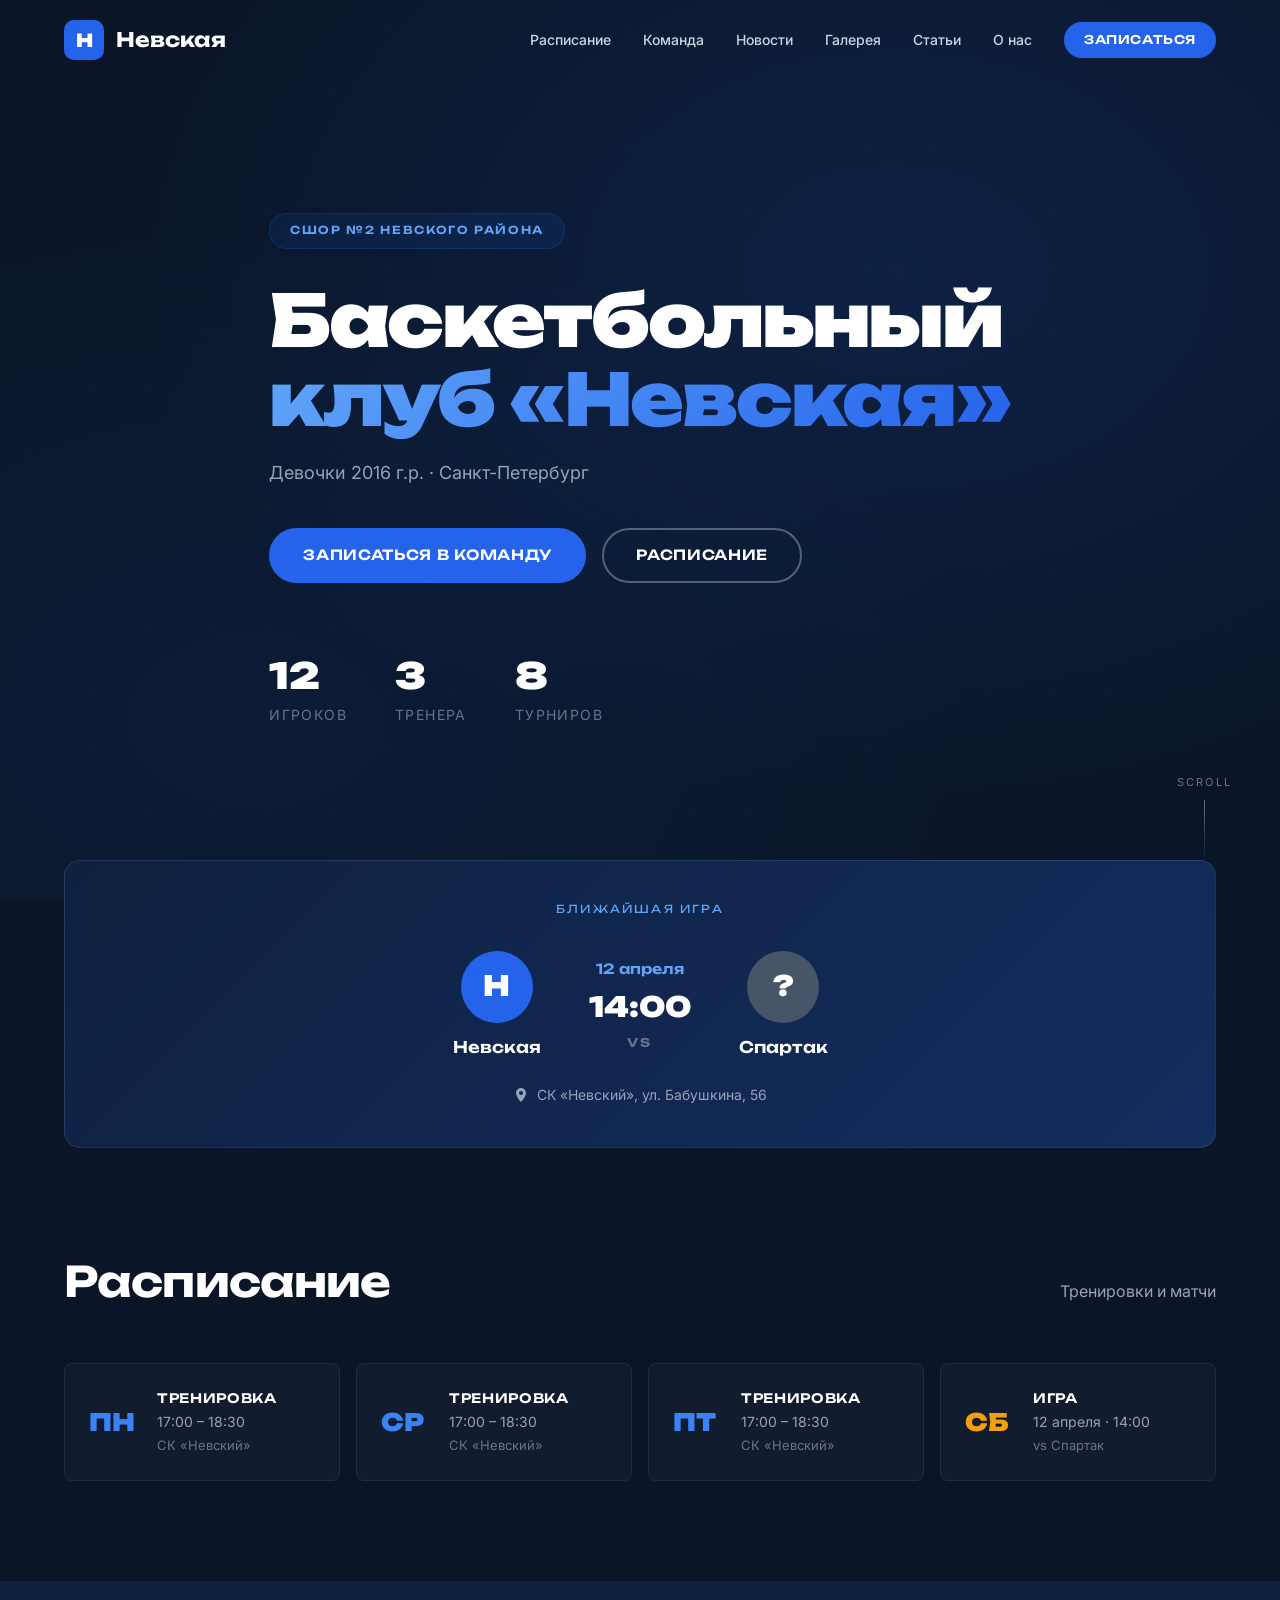
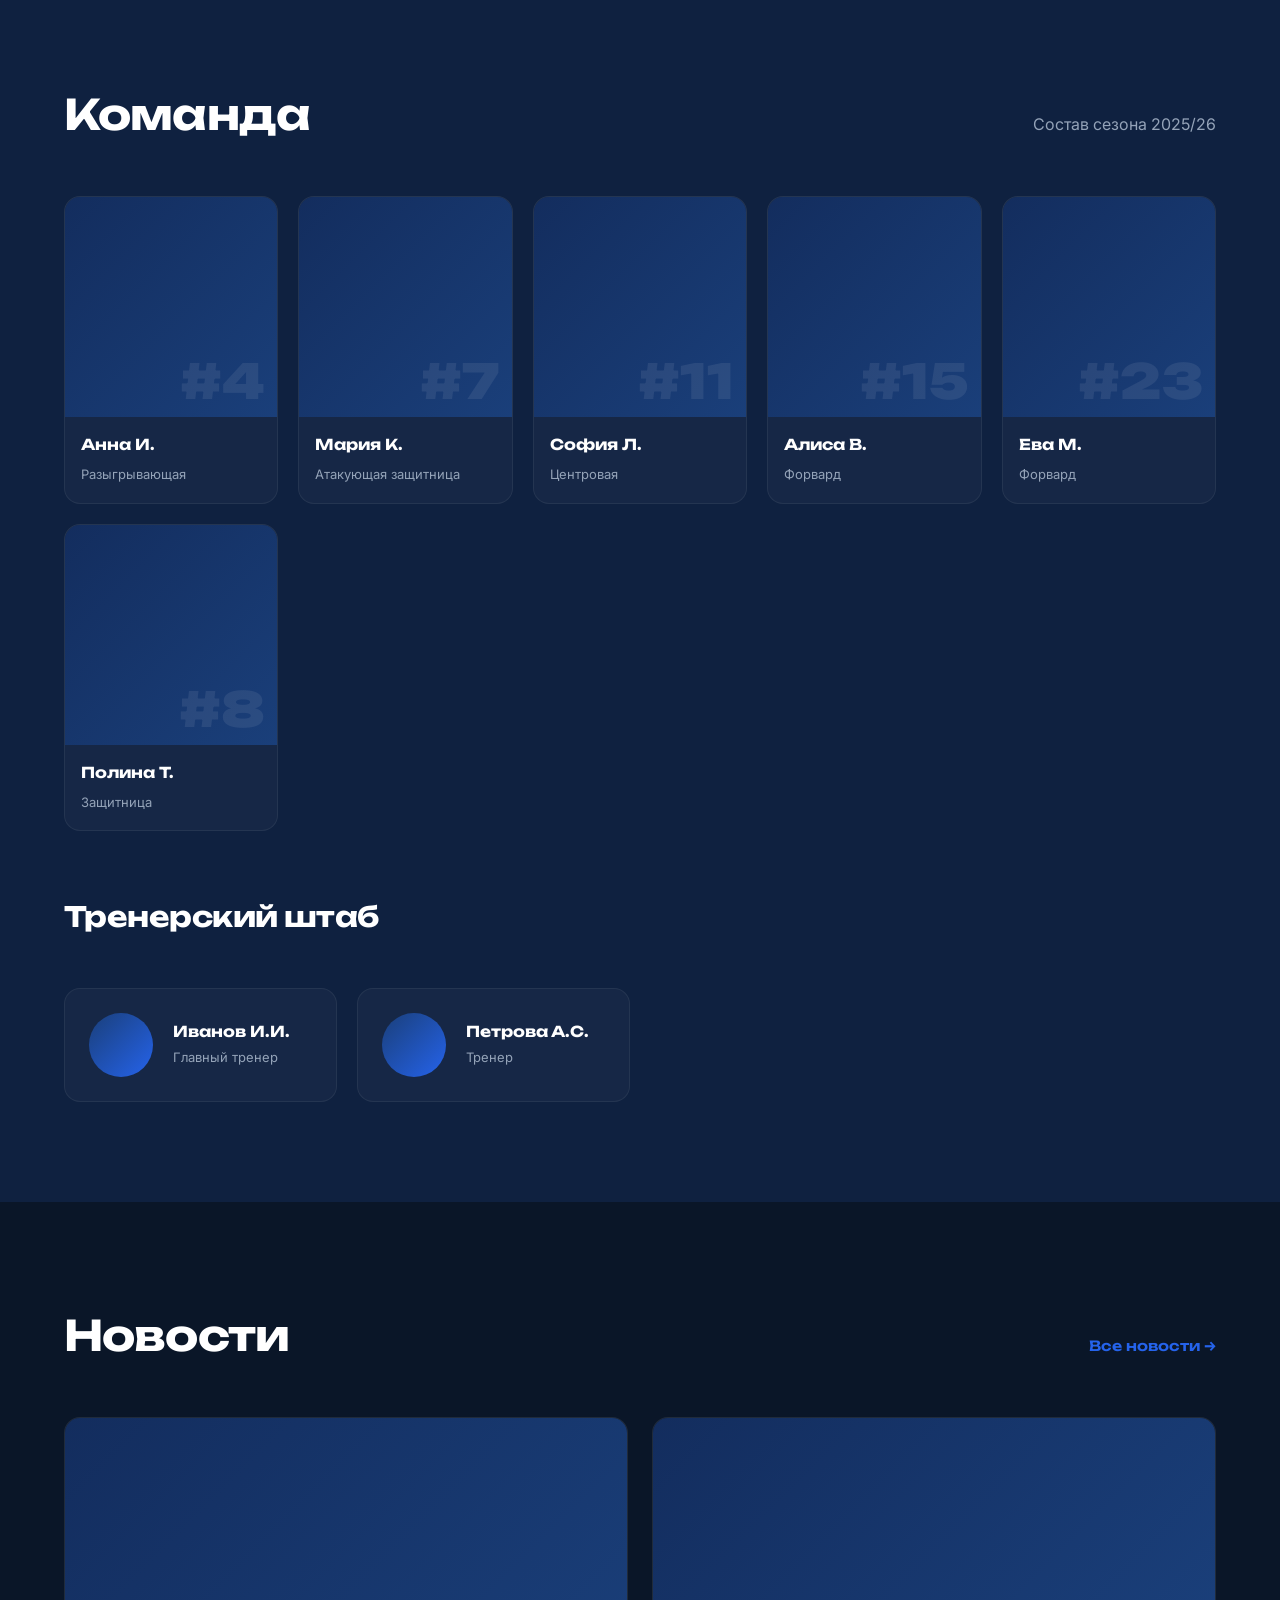
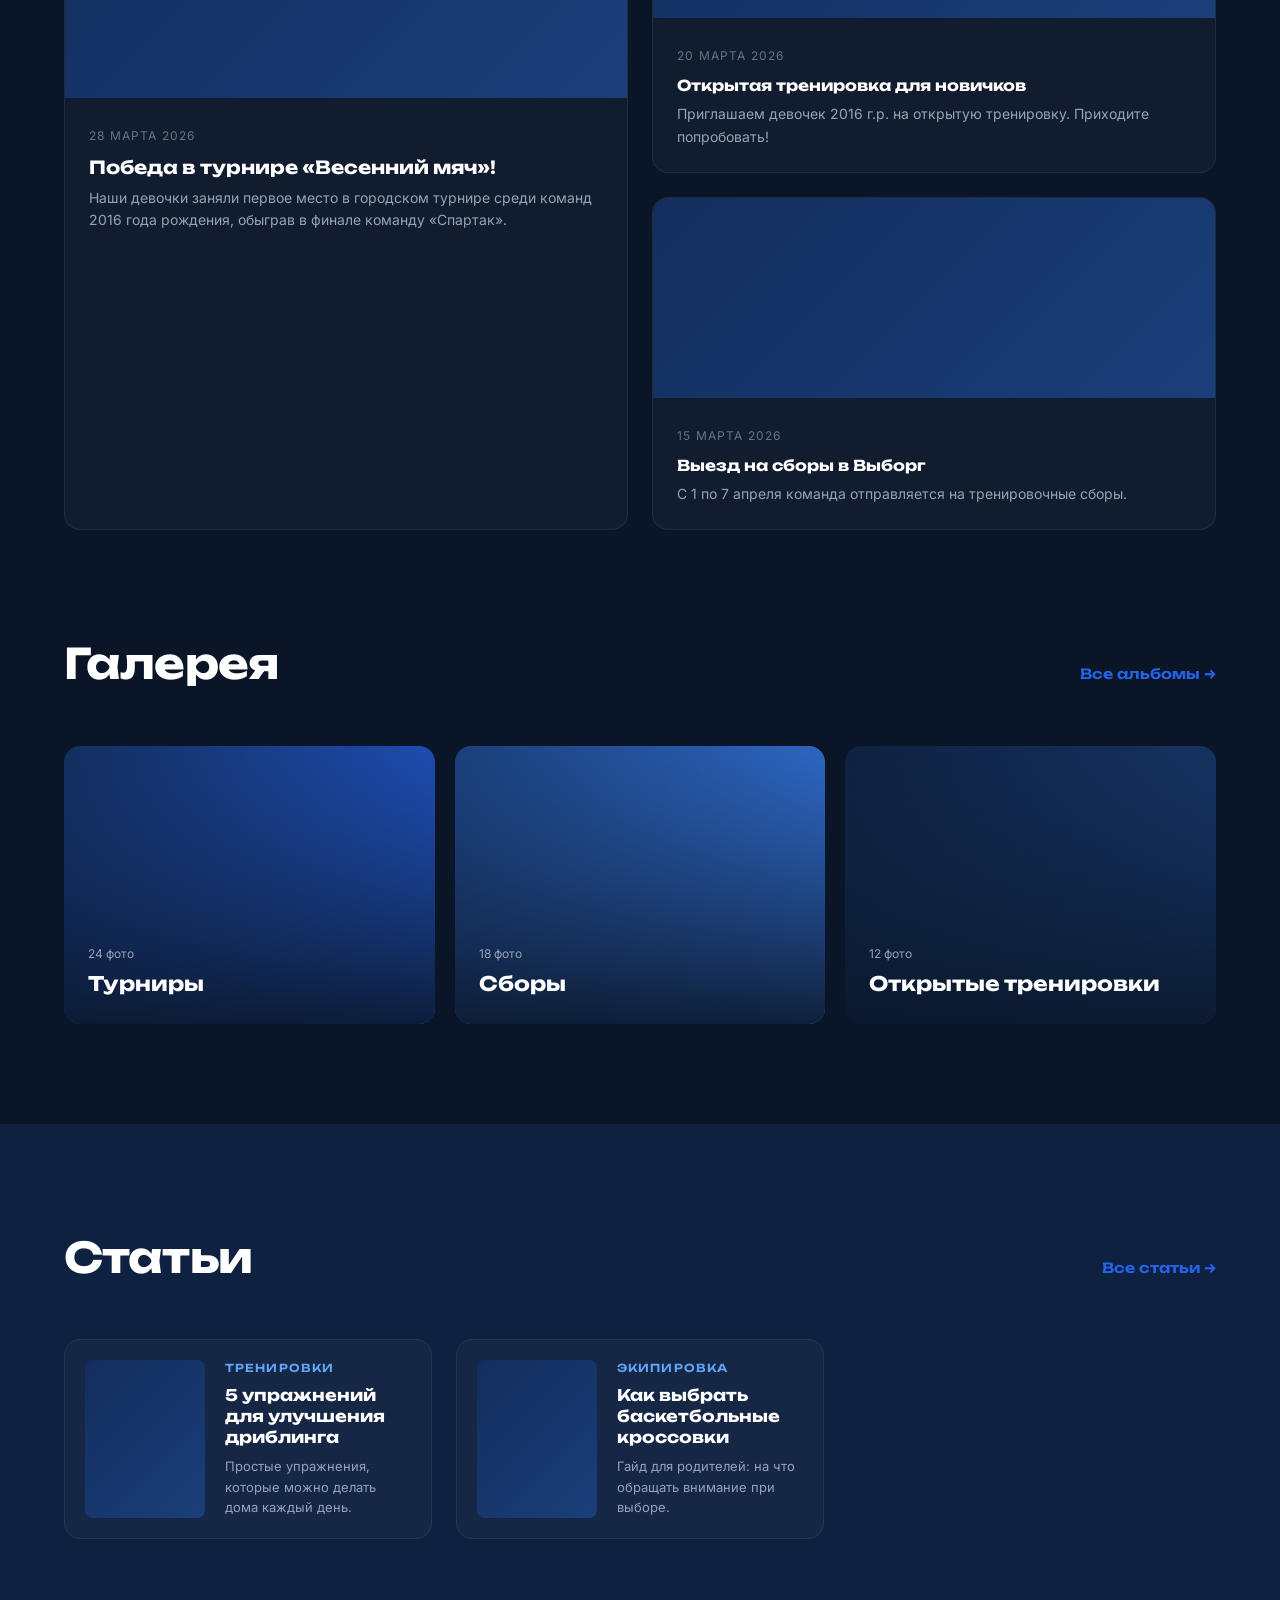
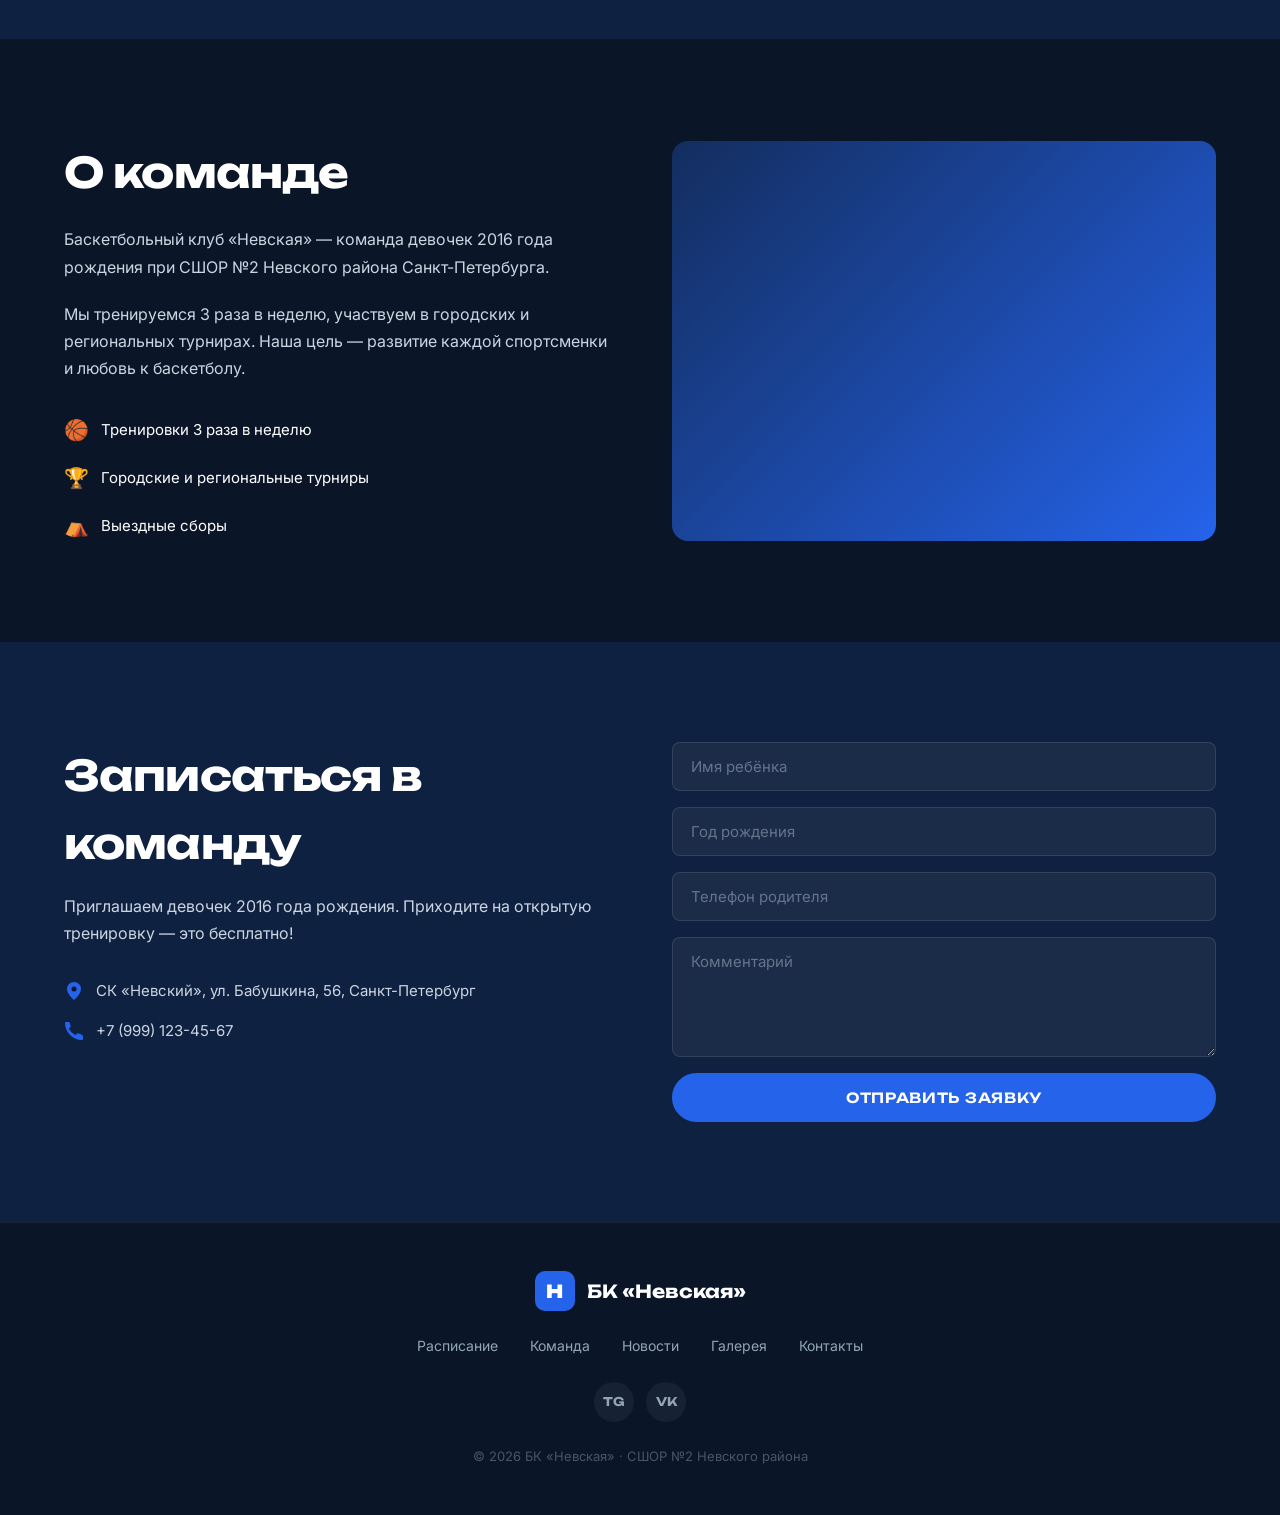
==== prototype/index.html @ 33a82518 "[agent] feat: прототип главной страницы — HTML/CSS/JS - дизайн-система: Unbounded + Inter, синяя пал" ====
<!DOCTYPE html>
<html lang="ru">
<head>
    <meta charset="UTF-8">
    <meta name="viewport" content="width=device-width, initial-scale=1.0">
    <title>БК «Невская» — Детская баскетбольная команда</title>

    <!-- Fonts -->
    <link rel="preconnect" href="https://fonts.googleapis.com">
    <link rel="preconnect" href="https://fonts.gstatic.com" crossorigin>
    <link href="https://fonts.googleapis.com/css2?family=Unbounded:wght@400;600;700;900&family=Inter:wght@400;500;600&display=swap" rel="stylesheet">

    <link rel="stylesheet" href="style.css">
</head>
<body>

    <!-- HEADER -->
    <header class="header">
        <div class="container header__inner">
            <a href="/" class="header__logo">
                <div class="header__logo-placeholder">Н</div>
                <span class="header__logo-text">Невская</span>
            </a>
            <nav class="header__nav">
                <a href="#schedule" class="header__link">Расписание</a>
                <a href="#team" class="header__link">Команда</a>
                <a href="#news" class="header__link">Новости</a>
                <a href="#gallery" class="header__link">Галерея</a>
                <a href="#articles" class="header__link">Статьи</a>
                <a href="#about" class="header__link">О нас</a>
                <a href="#contact" class="header__link header__link--cta">Записаться</a>
            </nav>
            <button class="header__burger" aria-label="Меню">
                <span></span>
                <span></span>
                <span></span>
            </button>
        </div>
    </header>

    <!-- HERO -->
    <section class="hero">
        <div class="hero__bg">
            <div class="hero__overlay"></div>
        </div>
        <div class="container hero__content">
            <div class="hero__badge">СШОР №2 Невского района</div>
            <h1 class="hero__title">
                <span class="hero__title-line">Баскетбольный</span>
                <span class="hero__title-line hero__title-line--accent">клуб «Невская»</span>
            </h1>
            <p class="hero__subtitle">Девочки 2016 г.р. · Санкт-Петербург</p>
            <div class="hero__actions">
                <a href="#contact" class="btn btn--primary">Записаться в команду</a>
                <a href="#schedule" class="btn btn--outline">Расписание</a>
            </div>
            <div class="hero__stats">
                <div class="hero__stat">
                    <span class="hero__stat-number">12</span>
                    <span class="hero__stat-label">Игроков</span>
                </div>
                <div class="hero__stat">
                    <span class="hero__stat-number">3</span>
                    <span class="hero__stat-label">Тренера</span>
                </div>
                <div class="hero__stat">
                    <span class="hero__stat-number">8</span>
                    <span class="hero__stat-label">Турниров</span>
                </div>
            </div>
        </div>
        <div class="hero__scroll">
            <span>Scroll</span>
            <div class="hero__scroll-line"></div>
        </div>
    </section>

    <!-- NEXT GAME -->
    <section class="next-game">
        <div class="container">
            <div class="next-game__card">
                <div class="next-game__label">Ближайшая игра</div>
                <div class="next-game__teams">
                    <div class="next-game__team">
                        <div class="next-game__team-logo">Н</div>
                        <span class="next-game__team-name">Невская</span>
                    </div>
                    <div class="next-game__vs">
                        <span class="next-game__date">12 апреля</span>
                        <span class="next-game__time">14:00</span>
                        <span class="next-game__vs-text">VS</span>
                    </div>
                    <div class="next-game__team">
                        <div class="next-game__team-logo next-game__team-logo--away">?</div>
                        <span class="next-game__team-name">Спартак</span>
                    </div>
                </div>
                <div class="next-game__venue">
                    <svg width="16" height="16" viewBox="0 0 16 16" fill="none"><path d="M8 1C5.24 1 3 3.24 3 6c0 3.75 5 9 5 9s5-5.25 5-9c0-2.76-2.24-5-5-5zm0 7a2 2 0 110-4 2 2 0 010 4z" fill="currentColor"/></svg>
                    СК «Невский», ул. Бабушкина, 56
                </div>
            </div>
        </div>
    </section>

    <!-- SCHEDULE -->
    <section class="schedule" id="schedule">
        <div class="container">
            <div class="section-header">
                <h2 class="section-title">Расписание</h2>
                <p class="section-desc">Тренировки и матчи</p>
            </div>
            <div class="schedule__grid">
                <div class="schedule__item schedule__item--training">
                    <div class="schedule__day">ПН</div>
                    <div class="schedule__info">
                        <span class="schedule__type">Тренировка</span>
                        <span class="schedule__time-slot">17:00 – 18:30</span>
                        <span class="schedule__place">СК «Невский»</span>
                    </div>
                </div>
                <div class="schedule__item schedule__item--training">
                    <div class="schedule__day">СР</div>
                    <div class="schedule__info">
                        <span class="schedule__type">Тренировка</span>
                        <span class="schedule__time-slot">17:00 – 18:30</span>
                        <span class="schedule__place">СК «Невский»</span>
                    </div>
                </div>
                <div class="schedule__item schedule__item--training">
                    <div class="schedule__day">ПТ</div>
                    <div class="schedule__info">
                        <span class="schedule__type">Тренировка</span>
                        <span class="schedule__time-slot">17:00 – 18:30</span>
                        <span class="schedule__place">СК «Невский»</span>
                    </div>
                </div>
                <div class="schedule__item schedule__item--game">
                    <div class="schedule__day">СБ</div>
                    <div class="schedule__info">
                        <span class="schedule__type">Игра</span>
                        <span class="schedule__time-slot">12 апреля · 14:00</span>
                        <span class="schedule__place">vs Спартак</span>
                    </div>
                </div>
            </div>
        </div>
    </section>

    <!-- TEAM -->
    <section class="team" id="team">
        <div class="container">
            <div class="section-header">
                <h2 class="section-title">Команда</h2>
                <p class="section-desc">Состав сезона 2025/26</p>
            </div>
            <div class="team__grid">
                <div class="team__card">
                    <div class="team__photo">
                        <div class="team__number">#4</div>
                    </div>
                    <div class="team__info">
                        <h3 class="team__name">Анна И.</h3>
                        <span class="team__position">Разыгрывающая</span>
                    </div>
                </div>
                <div class="team__card">
                    <div class="team__photo">
                        <div class="team__number">#7</div>
                    </div>
                    <div class="team__info">
                        <h3 class="team__name">Мария К.</h3>
                        <span class="team__position">Атакующая защитница</span>
                    </div>
                </div>
                <div class="team__card">
                    <div class="team__photo">
                        <div class="team__number">#11</div>
                    </div>
                    <div class="team__info">
                        <h3 class="team__name">София Л.</h3>
                        <span class="team__position">Центровая</span>
                    </div>
                </div>
                <div class="team__card">
                    <div class="team__photo">
                        <div class="team__number">#15</div>
                    </div>
                    <div class="team__info">
                        <h3 class="team__name">Алиса В.</h3>
                        <span class="team__position">Форвард</span>
                    </div>
                </div>
                <div class="team__card">
                    <div class="team__photo">
                        <div class="team__number">#23</div>
                    </div>
                    <div class="team__info">
                        <h3 class="team__name">Ева М.</h3>
                        <span class="team__position">Форвард</span>
                    </div>
                </div>
                <div class="team__card">
                    <div class="team__photo">
                        <div class="team__number">#8</div>
                    </div>
                    <div class="team__info">
                        <h3 class="team__name">Полина Т.</h3>
                        <span class="team__position">Защитница</span>
                    </div>
                </div>
            </div>

            <!-- COACHES -->
            <div class="section-header section-header--sub">
                <h3 class="section-title section-title--sm">Тренерский штаб</h3>
            </div>
            <div class="coaches__grid">
                <div class="coach__card">
                    <div class="coach__photo"></div>
                    <div class="coach__info">
                        <h3 class="coach__name">Иванов И.И.</h3>
                        <span class="coach__role">Главный тренер</span>
                    </div>
                </div>
                <div class="coach__card">
                    <div class="coach__photo"></div>
                    <div class="coach__info">
                        <h3 class="coach__name">Петрова А.С.</h3>
                        <span class="coach__role">Тренер</span>
                    </div>
                </div>
            </div>
        </div>
    </section>

    <!-- NEWS -->
    <section class="news" id="news">
        <div class="container">
            <div class="section-header">
                <h2 class="section-title">Новости</h2>
                <a href="/news" class="section-link">Все новости →</a>
            </div>
            <div class="news__grid">
                <article class="news__card news__card--featured">
                    <div class="news__img"></div>
                    <div class="news__body">
                        <span class="news__date">28 марта 2026</span>
                        <h3 class="news__title">Победа в турнире «Весенний мяч»!</h3>
                        <p class="news__excerpt">Наши девочки заняли первое место в городском турнире среди команд 2016 года рождения, обыграв в финале команду «Спартак».</p>
                    </div>
                </article>
                <article class="news__card">
                    <div class="news__img"></div>
                    <div class="news__body">
                        <span class="news__date">20 марта 2026</span>
                        <h3 class="news__title">Открытая тренировка для новичков</h3>
                        <p class="news__excerpt">Приглашаем девочек 2016 г.р. на открытую тренировку. Приходите попробовать!</p>
                    </div>
                </article>
                <article class="news__card">
                    <div class="news__img"></div>
                    <div class="news__body">
                        <span class="news__date">15 марта 2026</span>
                        <h3 class="news__title">Выезд на сборы в Выборг</h3>
                        <p class="news__excerpt">С 1 по 7 апреля команда отправляется на тренировочные сборы.</p>
                    </div>
                </article>
            </div>
        </div>
    </section>

    <!-- GALLERY PREVIEW -->
    <section class="gallery-preview" id="gallery">
        <div class="container">
            <div class="section-header">
                <h2 class="section-title">Галерея</h2>
                <a href="/gallery" class="section-link">Все альбомы →</a>
            </div>
            <div class="gallery__albums">
                <a href="/gallery/tournaments" class="gallery__album">
                    <div class="gallery__album-img"></div>
                    <div class="gallery__album-overlay">
                        <span class="gallery__album-count">24 фото</span>
                        <h3 class="gallery__album-title">Турниры</h3>
                    </div>
                </a>
                <a href="/gallery/camps" class="gallery__album">
                    <div class="gallery__album-img gallery__album-img--2"></div>
                    <div class="gallery__album-overlay">
                        <span class="gallery__album-count">18 фото</span>
                        <h3 class="gallery__album-title">Сборы</h3>
                    </div>
                </a>
                <a href="/gallery/open-trainings" class="gallery__album">
                    <div class="gallery__album-img gallery__album-img--3"></div>
                    <div class="gallery__album-overlay">
                        <span class="gallery__album-count">12 фото</span>
                        <h3 class="gallery__album-title">Открытые тренировки</h3>
                    </div>
                </a>
            </div>
        </div>
    </section>

    <!-- ARTICLES -->
    <section class="articles" id="articles">
        <div class="container">
            <div class="section-header">
                <h2 class="section-title">Статьи</h2>
                <a href="/articles" class="section-link">Все статьи →</a>
            </div>
            <div class="articles__grid">
                <article class="article__card">
                    <div class="article__img"></div>
                    <div class="article__body">
                        <span class="article__tag">Тренировки</span>
                        <h3 class="article__title">5 упражнений для улучшения дриблинга</h3>
                        <p class="article__excerpt">Простые упражнения, которые можно делать дома каждый день.</p>
                    </div>
                </article>
                <article class="article__card">
                    <div class="article__img"></div>
                    <div class="article__body">
                        <span class="article__tag">Экипировка</span>
                        <h3 class="article__title">Как выбрать баскетбольные кроссовки</h3>
                        <p class="article__excerpt">Гайд для родителей: на что обращать внимание при выборе.</p>
                    </div>
                </article>
            </div>
        </div>
    </section>

    <!-- ABOUT -->
    <section class="about" id="about">
        <div class="container">
            <div class="about__inner">
                <div class="about__text">
                    <h2 class="section-title">О команде</h2>
                    <p>Баскетбольный клуб «Невская» — команда девочек 2016 года рождения при СШОР №2 Невского района Санкт-Петербурга.</p>
                    <p>Мы тренируемся 3 раза в неделю, участвуем в городских и региональных турнирах. Наша цель — развитие каждой спортсменки и любовь к баскетболу.</p>
                    <div class="about__highlights">
                        <div class="about__highlight">
                            <span class="about__highlight-icon">🏀</span>
                            <span>Тренировки 3 раза в неделю</span>
                        </div>
                        <div class="about__highlight">
                            <span class="about__highlight-icon">🏆</span>
                            <span>Городские и региональные турниры</span>
                        </div>
                        <div class="about__highlight">
                            <span class="about__highlight-icon">⛺</span>
                            <span>Выездные сборы</span>
                        </div>
                    </div>
                </div>
                <div class="about__image"></div>
            </div>
        </div>
    </section>

    <!-- CONTACT -->
    <section class="contact" id="contact">
        <div class="container">
            <div class="contact__inner">
                <div class="contact__info">
                    <h2 class="section-title">Записаться в команду</h2>
                    <p>Приглашаем девочек 2016 года рождения. Приходите на открытую тренировку — это бесплатно!</p>
                    <div class="contact__details">
                        <div class="contact__detail">
                            <svg width="20" height="20" viewBox="0 0 20 20" fill="none"><path d="M10 1C6.13 1 3 4.13 3 8c0 5.25 7 11 7 11s7-5.75 7-11c0-3.87-3.13-7-7-7z" fill="currentColor"/><circle cx="10" cy="8" r="2.5" fill="var(--bg-dark)"/></svg>
                            <span>СК «Невский», ул. Бабушкина, 56, Санкт-Петербург</span>
                        </div>
                        <div class="contact__detail">
                            <svg width="20" height="20" viewBox="0 0 20 20" fill="none"><path d="M17.05 13.27l-3.16-.95a1 1 0 00-1.05.27l-1.4 1.72a15.15 15.15 0 01-6.75-6.75l1.72-1.4a1 1 0 00.27-1.05l-.95-3.16A1 1 0 004.73 1H2a1 1 0 00-1 1.1A17 17 0 0017.9 19a1 1 0 001.1-1v-2.73a1 1 0 00-1-1z" fill="currentColor"/></svg>
                            <span>+7 (999) 123-45-67</span>
                        </div>
                    </div>
                </div>
                <form class="contact__form">
                    <input type="text" placeholder="Имя ребёнка" class="contact__input">
                    <input type="text" placeholder="Год рождения" class="contact__input">
                    <input type="tel" placeholder="Телефон родителя" class="contact__input">
                    <textarea placeholder="Комментарий" class="contact__textarea"></textarea>
                    <button type="submit" class="btn btn--primary btn--full">Отправить заявку</button>
                </form>
            </div>
        </div>
    </section>

    <!-- FOOTER -->
    <footer class="footer">
        <div class="container footer__inner">
            <div class="footer__brand">
                <div class="header__logo-placeholder">Н</div>
                <span>БК «Невская»</span>
            </div>
            <div class="footer__links">
                <a href="#schedule">Расписание</a>
                <a href="#team">Команда</a>
                <a href="#news">Новости</a>
                <a href="#gallery">Галерея</a>
                <a href="#contact">Контакты</a>
            </div>
            <div class="footer__social">
                <a href="#" class="footer__social-link" aria-label="Telegram">TG</a>
                <a href="#" class="footer__social-link" aria-label="VK">VK</a>
            </div>
            <div class="footer__copy">© 2026 БК «Невская» · СШОР №2 Невского района</div>
        </div>
    </footer>

    <script src="script.js"></script>
</body>
</html>
---- prototype/style.css ----
/* ============================================
   БК «Невская» — Design System & Prototype
   ============================================ */

/* --- DESIGN TOKENS --- */
:root {
    /* Colors — синий/белый, команда */
    --blue-900: #0a1628;
    --blue-800: #0f2140;
    --blue-700: #132d5e;
    --blue-600: #1a3f7a;
    --blue-500: #2563eb;
    --blue-400: #3b82f6;
    --blue-300: #60a5fa;
    --blue-200: #93c5fd;
    --blue-100: #dbeafe;
    --blue-50: #eff6ff;

    --white: #ffffff;
    --gray-50: #f8fafc;
    --gray-100: #f1f5f9;
    --gray-200: #e2e8f0;
    --gray-300: #cbd5e1;
    --gray-400: #94a3b8;
    --gray-500: #64748b;
    --gray-600: #475569;
    --gray-700: #334155;

    /* Semantic */
    --bg-dark: var(--blue-900);
    --bg-light: var(--gray-50);
    --accent: var(--blue-500);
    --accent-hover: var(--blue-400);
    --accent-glow: rgba(37, 99, 235, 0.3);
    --text-primary: var(--white);
    --text-secondary: var(--gray-400);
    --text-dark: var(--blue-900);
    --text-dark-secondary: var(--gray-600);

    /* Typography */
    --font-display: 'Unbounded', sans-serif;
    --font-body: 'Inter', sans-serif;

    /* Spacing */
    --section-padding: 100px;
    --container-width: 1200px;

    /* Misc */
    --radius: 16px;
    --radius-sm: 8px;
    --transition: 0.3s cubic-bezier(0.4, 0, 0.2, 1);
}

/* --- RESET --- */
*,
*::before,
*::after {
    margin: 0;
    padding: 0;
    box-sizing: border-box;
}

html {
    scroll-behavior: smooth;
    -webkit-font-smoothing: antialiased;
}

body {
    font-family: var(--font-body);
    background: var(--bg-dark);
    color: var(--text-primary);
    line-height: 1.6;
    overflow-x: hidden;
}

a {
    text-decoration: none;
    color: inherit;
}

img {
    max-width: 100%;
    display: block;
}

/* --- LAYOUT --- */
.container {
    max-width: var(--container-width);
    margin: 0 auto;
    padding: 0 24px;
}

/* --- SECTION HEADERS --- */
.section-header {
    display: flex;
    align-items: baseline;
    justify-content: space-between;
    margin-bottom: 48px;
}

.section-header--sub {
    margin-top: 64px;
}

.section-title {
    font-family: var(--font-display);
    font-size: clamp(28px, 4vw, 42px);
    font-weight: 700;
    letter-spacing: -0.02em;
}

.section-title--sm {
    font-size: clamp(22px, 3vw, 28px);
}

.section-desc {
    font-size: 16px;
    color: var(--text-secondary);
}

.section-link {
    font-family: var(--font-display);
    font-size: 14px;
    font-weight: 600;
    color: var(--accent);
    transition: color var(--transition);
}

.section-link:hover {
    color: var(--accent-hover);
}

/* --- BUTTONS --- */
.btn {
    display: inline-flex;
    align-items: center;
    justify-content: center;
    font-family: var(--font-display);
    font-size: 14px;
    font-weight: 600;
    padding: 14px 32px;
    border-radius: 50px;
    border: 2px solid transparent;
    cursor: pointer;
    transition: all var(--transition);
    text-transform: uppercase;
    letter-spacing: 0.05em;
}

.btn--primary {
    background: var(--accent);
    color: var(--white);
    border-color: var(--accent);
}

.btn--primary:hover {
    background: var(--accent-hover);
    border-color: var(--accent-hover);
    box-shadow: 0 0 30px var(--accent-glow);
    transform: translateY(-2px);
}

.btn--outline {
    background: transparent;
    color: var(--white);
    border-color: rgba(255, 255, 255, 0.3);
}

.btn--outline:hover {
    border-color: var(--white);
    background: rgba(255, 255, 255, 0.05);
}

.btn--full {
    width: 100%;
}

/* ============================================
   HEADER
   ============================================ */
.header {
    position: fixed;
    top: 0;
    left: 0;
    right: 0;
    z-index: 100;
    padding: 20px 0;
    transition: all var(--transition);
}

.header--scrolled {
    background: rgba(10, 22, 40, 0.95);
    backdrop-filter: blur(20px);
    padding: 12px 0;
    border-bottom: 1px solid rgba(255, 255, 255, 0.05);
}

.header__inner {
    display: flex;
    align-items: center;
    justify-content: space-between;
}

.header__logo {
    display: flex;
    align-items: center;
    gap: 12px;
}

.header__logo-placeholder {
    width: 40px;
    height: 40px;
    background: var(--accent);
    border-radius: 10px;
    display: flex;
    align-items: center;
    justify-content: center;
    font-family: var(--font-display);
    font-weight: 900;
    font-size: 18px;
}

.header__logo-text {
    font-family: var(--font-display);
    font-weight: 700;
    font-size: 20px;
}

.header__nav {
    display: flex;
    align-items: center;
    gap: 32px;
}

.header__link {
    font-size: 14px;
    font-weight: 500;
    color: var(--gray-300);
    transition: color var(--transition);
    position: relative;
}

.header__link::after {
    content: '';
    position: absolute;
    bottom: -4px;
    left: 0;
    width: 0;
    height: 2px;
    background: var(--accent);
    transition: width var(--transition);
}

.header__link:hover {
    color: var(--white);
}

.header__link:hover::after {
    width: 100%;
}

.header__link--cta {
    background: var(--accent);
    color: var(--white);
    padding: 8px 20px;
    border-radius: 50px;
    font-family: var(--font-display);
    font-weight: 600;
    font-size: 12px;
    text-transform: uppercase;
    letter-spacing: 0.05em;
}

.header__link--cta::after {
    display: none;
}

.header__link--cta:hover {
    background: var(--accent-hover);
    box-shadow: 0 0 20px var(--accent-glow);
}

.header__burger {
    display: none;
    flex-direction: column;
    gap: 5px;
    background: none;
    border: none;
    cursor: pointer;
    padding: 4px;
}

.header__burger span {
    display: block;
    width: 24px;
    height: 2px;
    background: var(--white);
    border-radius: 2px;
    transition: all var(--transition);
}

/* ============================================
   HERO
   ============================================ */
.hero {
    position: relative;
    min-height: 100vh;
    display: flex;
    align-items: center;
    padding: 120px 0 80px;
}

.hero__bg {
    position: absolute;
    inset: 0;
    background:
        radial-gradient(ellipse at 70% 30%, rgba(37, 99, 235, 0.15) 0%, transparent 60%),
        radial-gradient(ellipse at 20% 80%, rgba(37, 99, 235, 0.08) 0%, transparent 50%);
}

.hero__overlay {
    position: absolute;
    inset: 0;
    background: url('data:image/svg+xml,<svg xmlns="http://www.w3.org/2000/svg" width="60" height="60"><circle cx="30" cy="30" r="1" fill="rgba(255,255,255,0.03)"/></svg>');
}

.hero__content {
    position: relative;
    z-index: 2;
}

.hero__badge {
    display: inline-block;
    font-family: var(--font-display);
    font-size: 11px;
    font-weight: 600;
    text-transform: uppercase;
    letter-spacing: 0.15em;
    color: var(--blue-300);
    background: rgba(37, 99, 235, 0.1);
    border: 1px solid rgba(37, 99, 235, 0.2);
    padding: 8px 20px;
    border-radius: 50px;
    margin-bottom: 32px;
}

.hero__title {
    font-family: var(--font-display);
    font-size: clamp(36px, 6vw, 72px);
    font-weight: 900;
    line-height: 1.1;
    letter-spacing: -0.03em;
    margin-bottom: 20px;
}

.hero__title-line {
    display: block;
}

.hero__title-line--accent {
    background: linear-gradient(135deg, var(--blue-300), var(--blue-500));
    -webkit-background-clip: text;
    -webkit-text-fill-color: transparent;
    background-clip: text;
}

.hero__subtitle {
    font-size: 18px;
    color: var(--gray-400);
    margin-bottom: 40px;
}

.hero__actions {
    display: flex;
    gap: 16px;
    margin-bottom: 64px;
    flex-wrap: wrap;
}

.hero__stats {
    display: flex;
    gap: 48px;
}

.hero__stat {
    display: flex;
    flex-direction: column;
}

.hero__stat-number {
    font-family: var(--font-display);
    font-size: 36px;
    font-weight: 900;
    color: var(--white);
}

.hero__stat-label {
    font-size: 14px;
    color: var(--gray-500);
    text-transform: uppercase;
    letter-spacing: 0.1em;
}

.hero__scroll {
    position: absolute;
    bottom: 40px;
    right: 48px;
    display: flex;
    flex-direction: column;
    align-items: center;
    gap: 8px;
    color: var(--gray-500);
    font-size: 11px;
    text-transform: uppercase;
    letter-spacing: 0.2em;
}

.hero__scroll-line {
    width: 1px;
    height: 60px;
    background: linear-gradient(to bottom, var(--gray-500), transparent);
    animation: scrollPulse 2s ease-in-out infinite;
}

@keyframes scrollPulse {
    0%, 100% { opacity: 0.3; }
    50% { opacity: 1; }
}

/* ============================================
   NEXT GAME
   ============================================ */
.next-game {
    padding: 0 0 var(--section-padding);
    margin-top: -40px;
    position: relative;
    z-index: 3;
}

.next-game__card {
    background: linear-gradient(135deg, var(--blue-800), var(--blue-700));
    border: 1px solid rgba(255, 255, 255, 0.08);
    border-radius: var(--radius);
    padding: 40px;
    text-align: center;
}

.next-game__label {
    font-family: var(--font-display);
    font-size: 11px;
    text-transform: uppercase;
    letter-spacing: 0.2em;
    color: var(--blue-300);
    margin-bottom: 32px;
}

.next-game__teams {
    display: flex;
    align-items: center;
    justify-content: center;
    gap: 48px;
}

.next-game__team {
    display: flex;
    flex-direction: column;
    align-items: center;
    gap: 12px;
}

.next-game__team-logo {
    width: 72px;
    height: 72px;
    background: var(--accent);
    border-radius: 50%;
    display: flex;
    align-items: center;
    justify-content: center;
    font-family: var(--font-display);
    font-weight: 900;
    font-size: 28px;
}

.next-game__team-logo--away {
    background: var(--gray-600);
}

.next-game__team-name {
    font-family: var(--font-display);
    font-weight: 600;
    font-size: 16px;
}

.next-game__vs {
    display: flex;
    flex-direction: column;
    align-items: center;
    gap: 4px;
}

.next-game__date {
    font-family: var(--font-display);
    font-size: 14px;
    font-weight: 600;
    color: var(--blue-300);
}

.next-game__time {
    font-family: var(--font-display);
    font-size: 28px;
    font-weight: 900;
}

.next-game__vs-text {
    font-family: var(--font-display);
    font-size: 12px;
    font-weight: 700;
    color: var(--gray-500);
    letter-spacing: 0.2em;
}

.next-game__venue {
    margin-top: 24px;
    font-size: 14px;
    color: var(--gray-400);
    display: flex;
    align-items: center;
    justify-content: center;
    gap: 8px;
}

/* ============================================
   SCHEDULE
   ============================================ */
.schedule {
    padding: 0 0 var(--section-padding);
}

.schedule__grid {
    display: grid;
    grid-template-columns: repeat(auto-fit, minmax(260px, 1fr));
    gap: 16px;
}

.schedule__item {
    display: flex;
    align-items: center;
    gap: 20px;
    padding: 24px;
    background: rgba(255, 255, 255, 0.03);
    border: 1px solid rgba(255, 255, 255, 0.06);
    border-radius: var(--radius-sm);
    transition: all var(--transition);
}

.schedule__item:hover {
    background: rgba(255, 255, 255, 0.06);
    border-color: rgba(255, 255, 255, 0.1);
}

.schedule__day {
    font-family: var(--font-display);
    font-size: 24px;
    font-weight: 900;
    color: var(--blue-400);
    min-width: 48px;
}

.schedule__item--game .schedule__day {
    color: #f59e0b;
}

.schedule__info {
    display: flex;
    flex-direction: column;
    gap: 2px;
}

.schedule__type {
    font-family: var(--font-display);
    font-size: 13px;
    font-weight: 600;
    text-transform: uppercase;
    letter-spacing: 0.05em;
}

.schedule__time-slot {
    font-size: 14px;
    color: var(--gray-400);
}

.schedule__place {
    font-size: 13px;
    color: var(--gray-500);
}

/* ============================================
   TEAM
   ============================================ */
.team {
    padding: var(--section-padding) 0;
    background: var(--blue-800);
}

.team__grid {
    display: grid;
    grid-template-columns: repeat(auto-fill, minmax(180px, 1fr));
    gap: 20px;
}

.team__card {
    background: rgba(255, 255, 255, 0.03);
    border: 1px solid rgba(255, 255, 255, 0.06);
    border-radius: var(--radius);
    overflow: hidden;
    transition: all var(--transition);
}

.team__card:hover {
    transform: translateY(-4px);
    border-color: var(--accent);
    box-shadow: 0 8px 32px rgba(37, 99, 235, 0.15);
}

.team__photo {
    height: 220px;
    background: linear-gradient(135deg, var(--blue-700), var(--blue-600));
    display: flex;
    align-items: flex-end;
    justify-content: flex-end;
    padding: 12px;
}

.team__number {
    font-family: var(--font-display);
    font-size: 48px;
    font-weight: 900;
    color: rgba(255, 255, 255, 0.08);
    line-height: 1;
}

.team__info {
    padding: 16px;
}

.team__name {
    font-family: var(--font-display);
    font-size: 15px;
    font-weight: 700;
    margin-bottom: 4px;
}

.team__position {
    font-size: 13px;
    color: var(--gray-400);
}

/* Coaches */
.coaches__grid {
    display: grid;
    grid-template-columns: repeat(auto-fill, minmax(260px, 1fr));
    gap: 20px;
}

.coach__card {
    display: flex;
    align-items: center;
    gap: 20px;
    padding: 24px;
    background: rgba(255, 255, 255, 0.03);
    border: 1px solid rgba(255, 255, 255, 0.06);
    border-radius: var(--radius);
}

.coach__photo {
    width: 64px;
    height: 64px;
    border-radius: 50%;
    background: linear-gradient(135deg, var(--blue-600), var(--blue-500));
    flex-shrink: 0;
}

.coach__name {
    font-family: var(--font-display);
    font-size: 15px;
    font-weight: 700;
}

.coach__role {
    font-size: 13px;
    color: var(--gray-400);
}

/* ============================================
   NEWS
   ============================================ */
.news {
    padding: var(--section-padding) 0;
}

.news__grid {
    display: grid;
    grid-template-columns: 1fr 1fr;
    gap: 24px;
}

.news__card {
    background: rgba(255, 255, 255, 0.03);
    border: 1px solid rgba(255, 255, 255, 0.06);
    border-radius: var(--radius);
    overflow: hidden;
    transition: all var(--transition);
}

.news__card:hover {
    border-color: rgba(255, 255, 255, 0.12);
    transform: translateY(-2px);
}

.news__card--featured {
    grid-row: span 2;
}

.news__img {
    height: 200px;
    background: linear-gradient(135deg, var(--blue-700), var(--blue-600));
}

.news__card--featured .news__img {
    height: 280px;
}

.news__body {
    padding: 24px;
}

.news__date {
    font-size: 12px;
    color: var(--gray-500);
    text-transform: uppercase;
    letter-spacing: 0.1em;
}

.news__title {
    font-family: var(--font-display);
    font-size: 18px;
    font-weight: 700;
    margin: 8px 0;
    line-height: 1.3;
}

.news__card:not(.news__card--featured) .news__title {
    font-size: 15px;
}

.news__excerpt {
    font-size: 14px;
    color: var(--gray-400);
    line-height: 1.6;
}

/* ============================================
   GALLERY
   ============================================ */
.gallery-preview {
    padding: 0 0 var(--section-padding);
}

.gallery__albums {
    display: grid;
    grid-template-columns: repeat(3, 1fr);
    gap: 20px;
}

.gallery__album {
    position: relative;
    border-radius: var(--radius);
    overflow: hidden;
    aspect-ratio: 4/3;
    display: block;
}

.gallery__album-img {
    position: absolute;
    inset: 0;
    background: linear-gradient(135deg, var(--blue-700), var(--blue-500));
    transition: transform var(--transition);
}

.gallery__album-img--2 {
    background: linear-gradient(135deg, var(--blue-600), var(--blue-400));
}

.gallery__album-img--3 {
    background: linear-gradient(135deg, var(--blue-800), var(--blue-600));
}

.gallery__album:hover .gallery__album-img {
    transform: scale(1.05);
}

.gallery__album-overlay {
    position: absolute;
    inset: 0;
    background: linear-gradient(to top, rgba(10, 22, 40, 0.9), transparent);
    display: flex;
    flex-direction: column;
    justify-content: flex-end;
    padding: 24px;
}

.gallery__album-count {
    font-size: 12px;
    color: var(--gray-400);
    margin-bottom: 4px;
}

.gallery__album-title {
    font-family: var(--font-display);
    font-size: 20px;
    font-weight: 700;
}

/* ============================================
   ARTICLES
   ============================================ */
.articles {
    padding: var(--section-padding) 0;
    background: var(--blue-800);
}

.articles__grid {
    display: grid;
    grid-template-columns: repeat(auto-fill, minmax(340px, 1fr));
    gap: 24px;
}

.article__card {
    display: flex;
    gap: 20px;
    padding: 20px;
    background: rgba(255, 255, 255, 0.03);
    border: 1px solid rgba(255, 255, 255, 0.06);
    border-radius: var(--radius);
    transition: all var(--transition);
}

.article__card:hover {
    border-color: rgba(255, 255, 255, 0.12);
}

.article__img {
    width: 120px;
    min-height: 100px;
    border-radius: var(--radius-sm);
    background: linear-gradient(135deg, var(--blue-700), var(--blue-600));
    flex-shrink: 0;
}

.article__body {
    display: flex;
    flex-direction: column;
    gap: 8px;
}

.article__tag {
    font-family: var(--font-display);
    font-size: 11px;
    font-weight: 600;
    text-transform: uppercase;
    letter-spacing: 0.1em;
    color: var(--blue-300);
}

.article__title {
    font-family: var(--font-display);
    font-size: 16px;
    font-weight: 700;
    line-height: 1.3;
}

.article__excerpt {
    font-size: 13px;
    color: var(--gray-400);
}

/* ============================================
   ABOUT
   ============================================ */
.about {
    padding: var(--section-padding) 0;
}

.about__inner {
    display: grid;
    grid-template-columns: 1fr 1fr;
    gap: 64px;
    align-items: center;
}

.about__text p {
    font-size: 16px;
    color: var(--gray-300);
    margin-top: 20px;
    line-height: 1.7;
}

.about__highlights {
    margin-top: 32px;
    display: flex;
    flex-direction: column;
    gap: 16px;
}

.about__highlight {
    display: flex;
    align-items: center;
    gap: 12px;
    font-size: 15px;
}

.about__highlight-icon {
    font-size: 20px;
}

.about__image {
    height: 400px;
    border-radius: var(--radius);
    background: linear-gradient(135deg, var(--blue-700), var(--blue-500));
}

/* ============================================
   CONTACT
   ============================================ */
.contact {
    padding: var(--section-padding) 0;
    background: var(--blue-800);
}

.contact__inner {
    display: grid;
    grid-template-columns: 1fr 1fr;
    gap: 64px;
}

.contact__info p {
    font-size: 16px;
    color: var(--gray-300);
    margin-top: 16px;
    line-height: 1.7;
}

.contact__details {
    margin-top: 32px;
    display: flex;
    flex-direction: column;
    gap: 16px;
}

.contact__detail {
    display: flex;
    align-items: center;
    gap: 12px;
    font-size: 15px;
    color: var(--gray-300);
}

.contact__detail svg {
    color: var(--accent);
    flex-shrink: 0;
}

.contact__form {
    display: flex;
    flex-direction: column;
    gap: 16px;
}

.contact__input,
.contact__textarea {
    background: rgba(255, 255, 255, 0.05);
    border: 1px solid rgba(255, 255, 255, 0.1);
    border-radius: var(--radius-sm);
    padding: 14px 18px;
    font-family: var(--font-body);
    font-size: 15px;
    color: var(--white);
    transition: all var(--transition);
    outline: none;
}

.contact__input:focus,
.contact__textarea:focus {
    border-color: var(--accent);
    box-shadow: 0 0 0 3px var(--accent-glow);
}

.contact__input::placeholder,
.contact__textarea::placeholder {
    color: var(--gray-500);
}

.contact__textarea {
    height: 120px;
    resize: vertical;
}

/* ============================================
   FOOTER
   ============================================ */
.footer {
    padding: 48px 0;
    border-top: 1px solid rgba(255, 255, 255, 0.06);
}

.footer__inner {
    display: flex;
    flex-direction: column;
    align-items: center;
    gap: 24px;
    text-align: center;
}

.footer__brand {
    display: flex;
    align-items: center;
    gap: 12px;
    font-family: var(--font-display);
    font-weight: 700;
    font-size: 18px;
}

.footer__links {
    display: flex;
    gap: 32px;
}

.footer__links a {
    font-size: 14px;
    color: var(--gray-400);
    transition: color var(--transition);
}

.footer__links a:hover {
    color: var(--white);
}

.footer__social {
    display: flex;
    gap: 12px;
}

.footer__social-link {
    width: 40px;
    height: 40px;
    display: flex;
    align-items: center;
    justify-content: center;
    border-radius: 50%;
    background: rgba(255, 255, 255, 0.05);
    font-family: var(--font-display);
    font-size: 12px;
    font-weight: 700;
    color: var(--gray-400);
    transition: all var(--transition);
}

.footer__social-link:hover {
    background: var(--accent);
    color: var(--white);
}

.footer__copy {
    font-size: 13px;
    color: var(--gray-600);
}

/* ============================================
   RESPONSIVE
   ============================================ */
@media (max-width: 768px) {
    :root {
        --section-padding: 64px;
    }

    .header__nav {
        display: none;
    }

    .header__burger {
        display: flex;
    }

    .hero {
        padding: 100px 0 60px;
    }

    .hero__stats {
        gap: 32px;
    }

    .hero__scroll {
        display: none;
    }

    .next-game__teams {
        gap: 24px;
    }

    .next-game__team-logo {
        width: 56px;
        height: 56px;
        font-size: 22px;
    }

    .news__grid {
        grid-template-columns: 1fr;
    }

    .news__card--featured {
        grid-row: auto;
    }

    .gallery__albums {
        grid-template-columns: 1fr;
    }

    .articles__grid {
        grid-template-columns: 1fr;
    }

    .about__inner {
        grid-template-columns: 1fr;
    }

    .about__image {
        height: 280px;
    }

    .contact__inner {
        grid-template-columns: 1fr;
    }

    .footer__links {
        flex-wrap: wrap;
        justify-content: center;
        gap: 16px 24px;
    }

    .team__grid {
        grid-template-columns: repeat(auto-fill, minmax(150px, 1fr));
        gap: 12px;
    }

    .team__photo {
        height: 180px;
    }
}

@media (max-width: 480px) {
    .hero__actions {
        flex-direction: column;
    }

    .hero__stats {
        flex-wrap: wrap;
        gap: 24px;
    }

    .next-game__card {
        padding: 24px;
    }

    .schedule__grid {
        grid-template-columns: 1fr;
    }

    .article__card {
        flex-direction: column;
    }

    .article__img {
        width: 100%;
        min-height: 160px;
    }
}
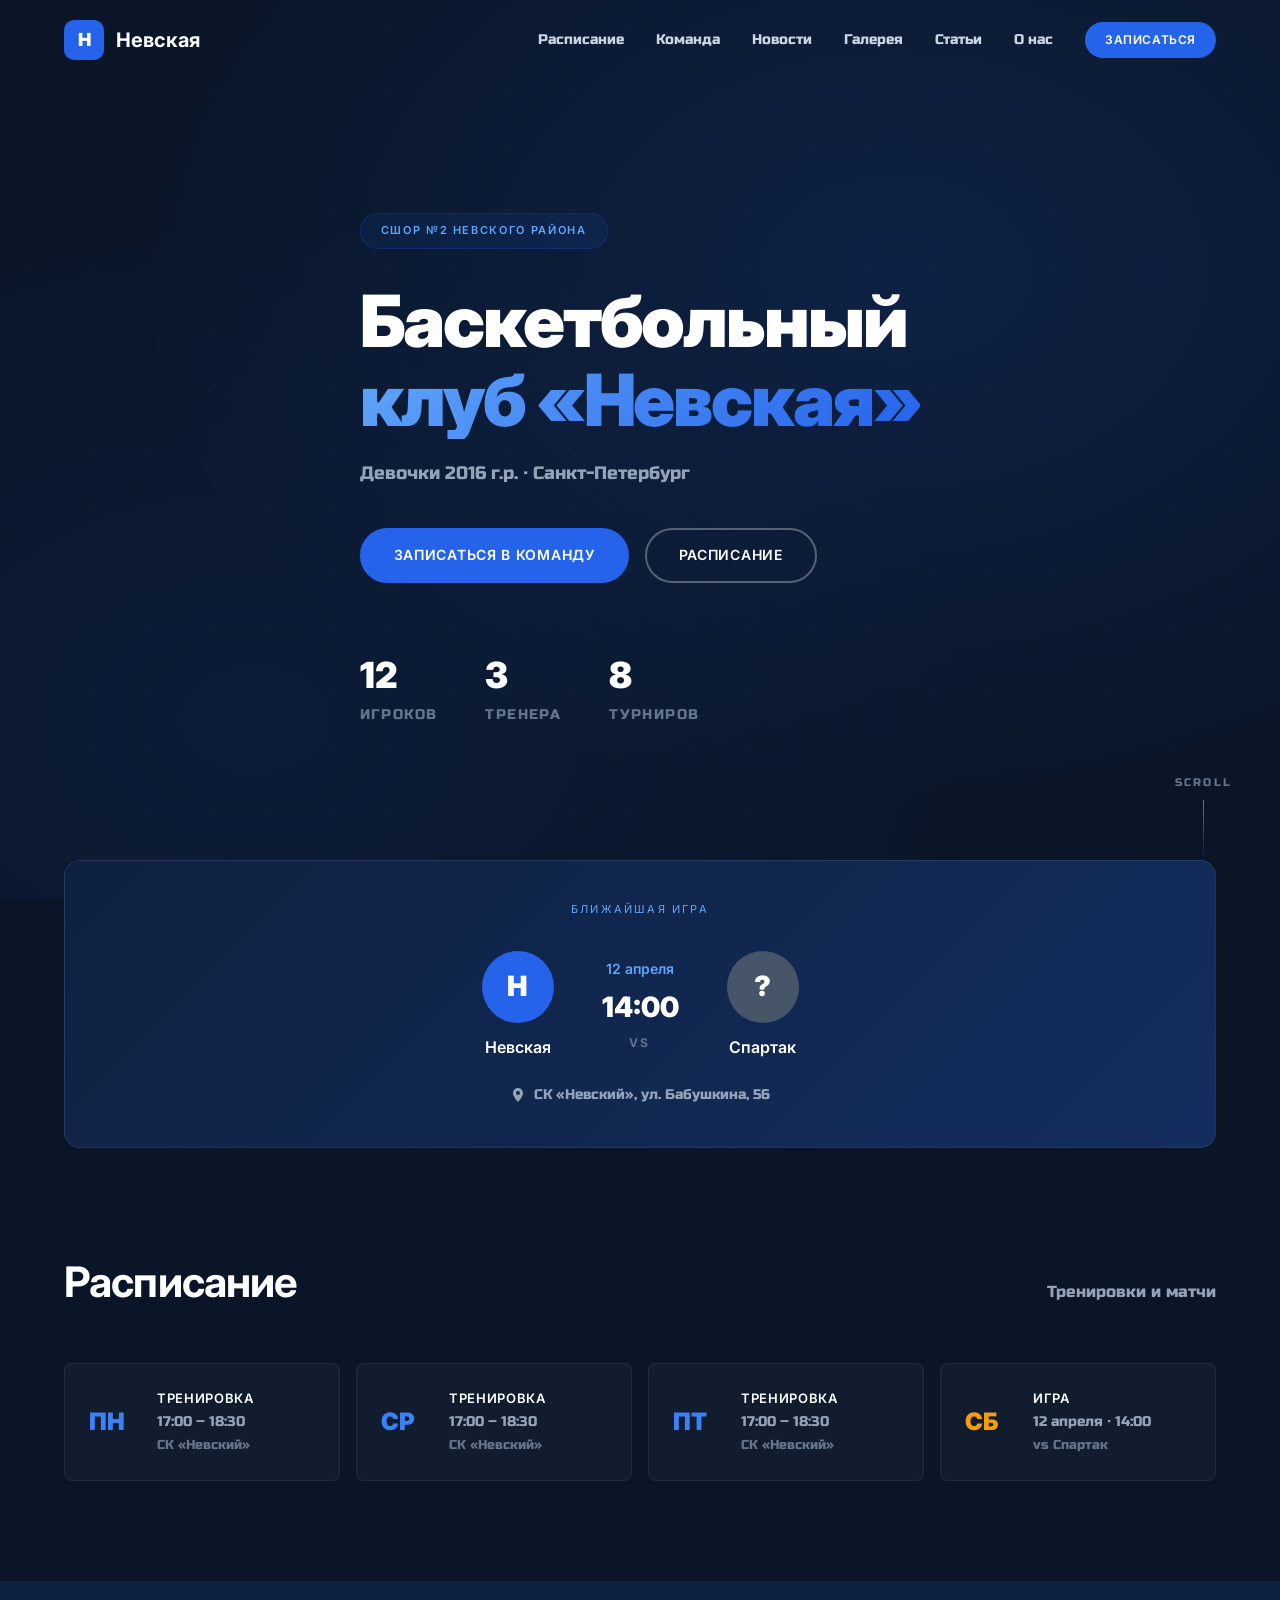
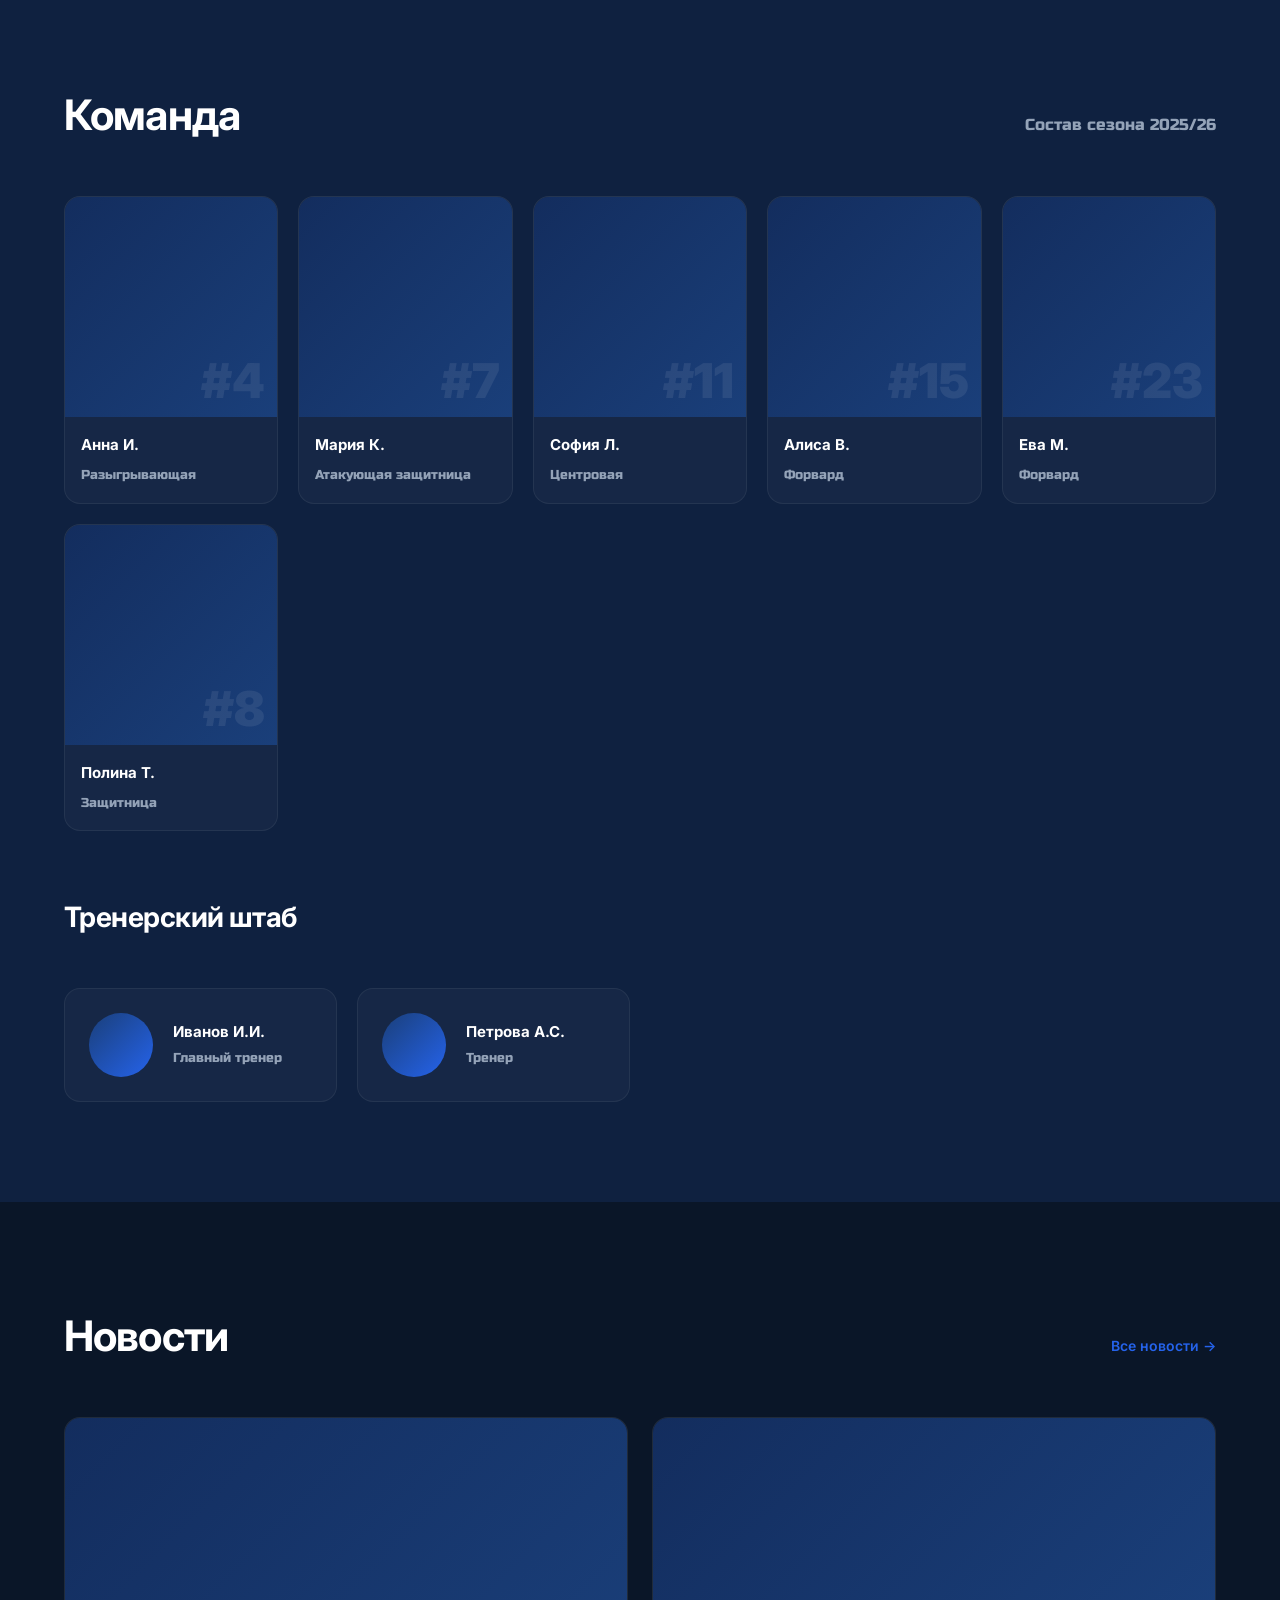
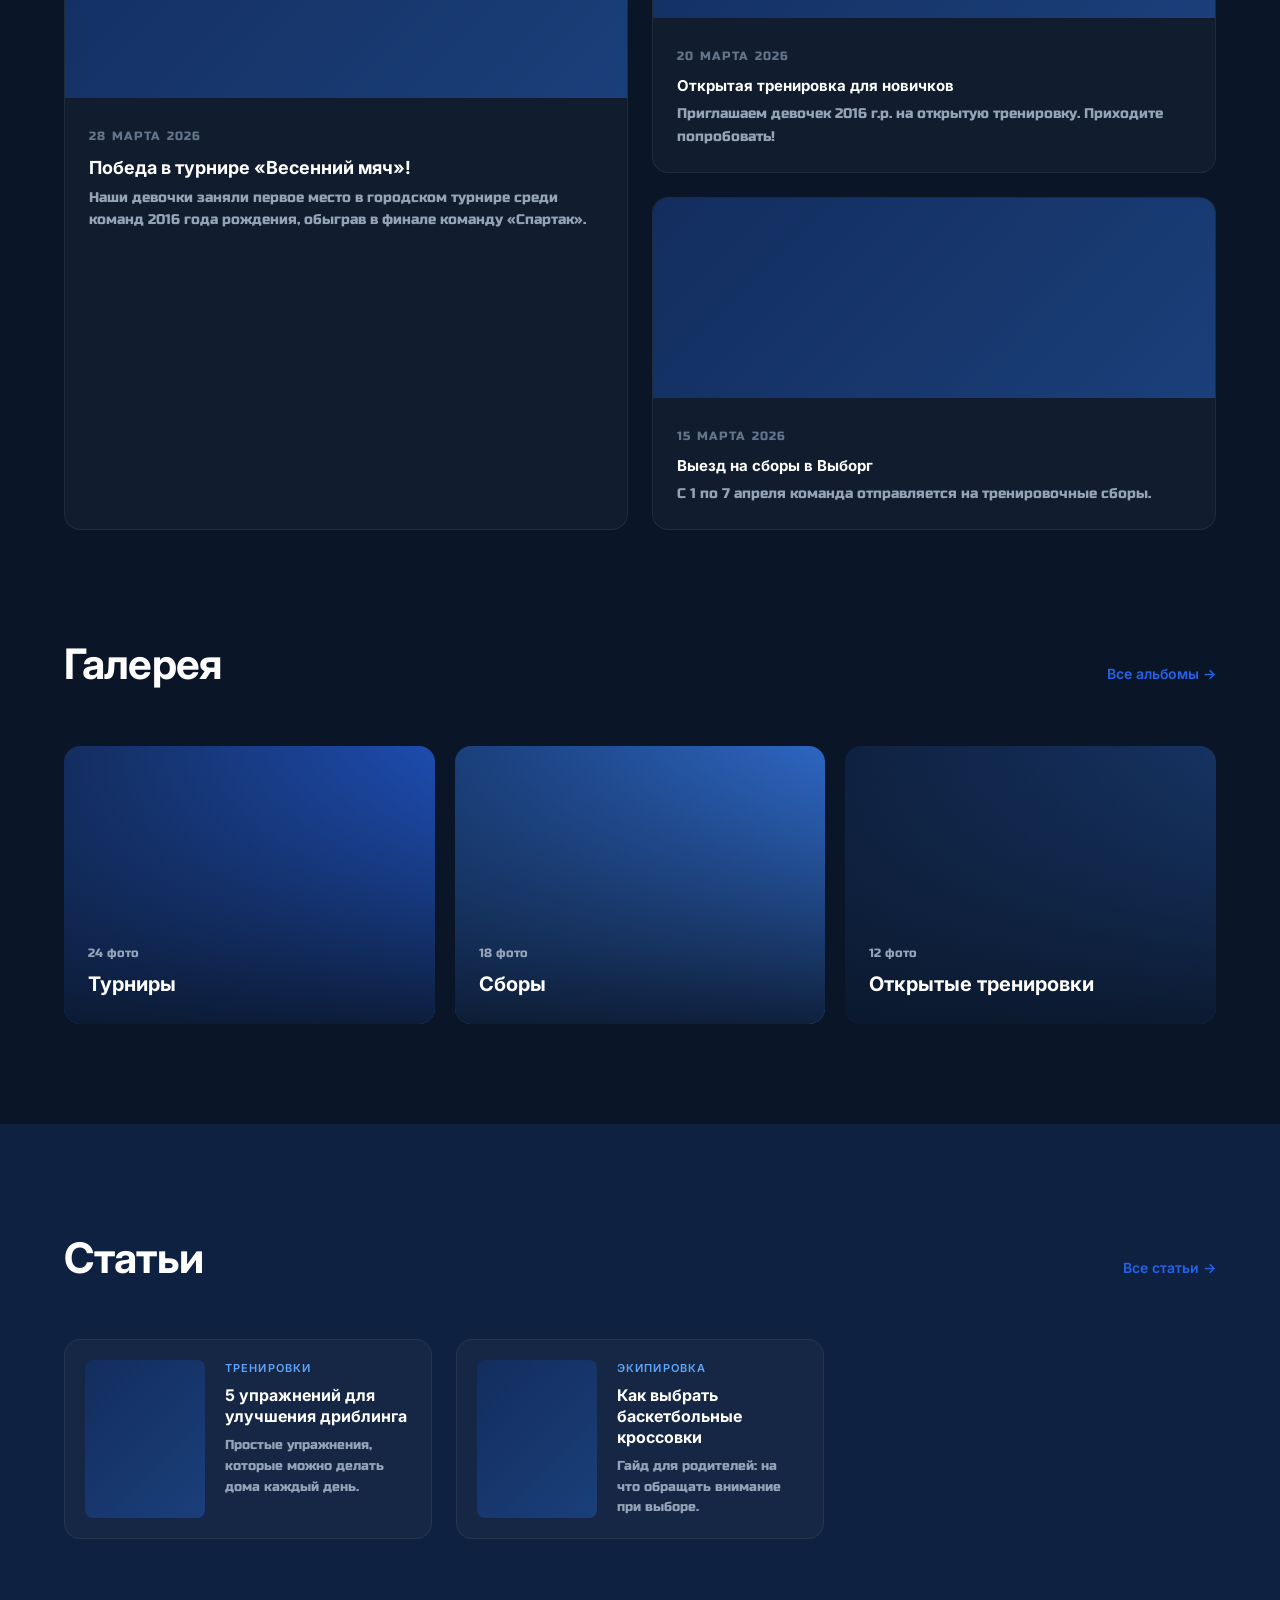
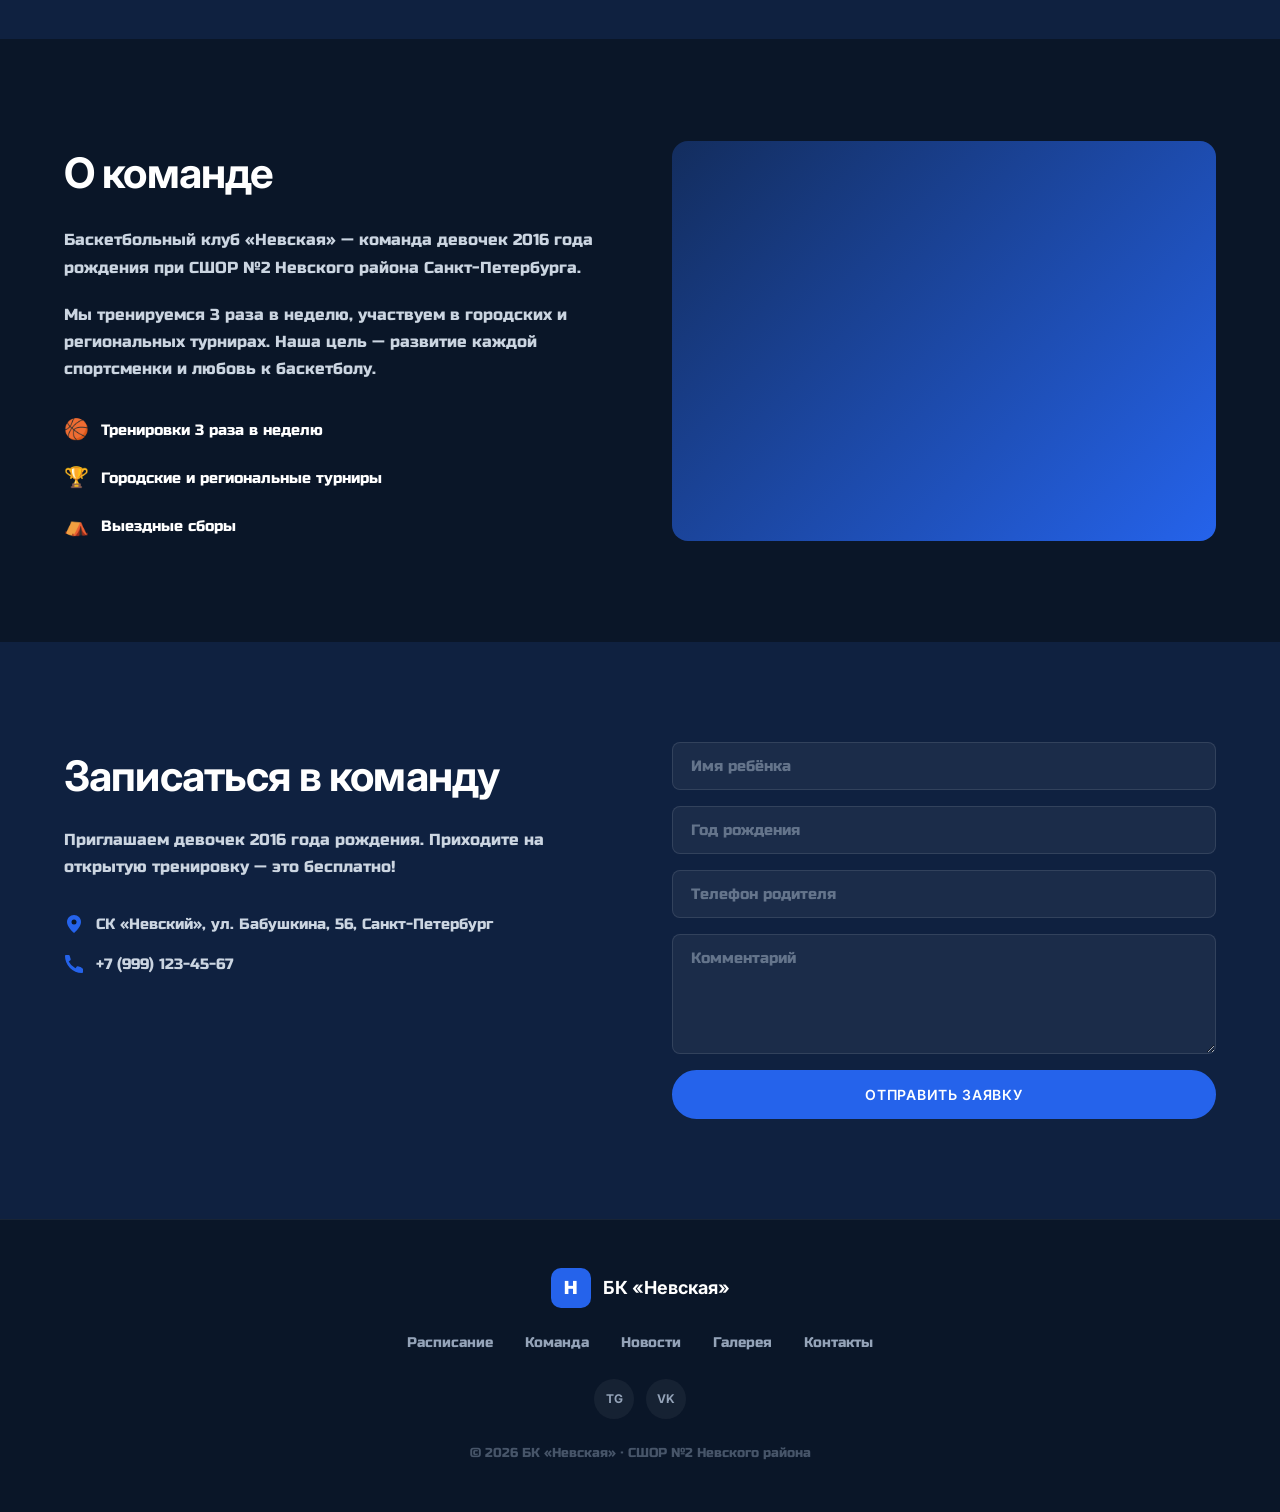
==== commit ceeddadb: "feat: подключить шрифт Russo One для меню и текста, Inter для заголовков Co-Authored-By: Claude Opus" ====
--- a/prototype/index.html
+++ b/prototype/index.html
@@ -8,7 +8,7 @@
     <!-- Fonts -->
     <link rel="preconnect" href="https://fonts.googleapis.com">
     <link rel="preconnect" href="https://fonts.gstatic.com" crossorigin>
-    <link href="https://fonts.googleapis.com/css2?family=Unbounded:wght@400;600;700;900&family=Inter:wght@400;500;600&display=swap" rel="stylesheet">
+    <link href="https://fonts.googleapis.com/css2?family=Russo+One&family=Unbounded:wght@400;600;700;900&family=Inter:wght@400;500;600&display=swap" rel="stylesheet">
 
     <link rel="stylesheet" href="style.css">
 </head>
--- a/prototype/style.css
+++ b/prototype/style.css
@@ -38,8 +38,8 @@
     --text-dark-secondary: var(--gray-600);
 
     /* Typography */
-    --font-display: 'Unbounded', sans-serif;
-    --font-body: 'Inter', sans-serif;
+    --font-display: 'Inter', sans-serif;
+    --font-body: 'Russo One', 'Unbounded', sans-serif;
 
     /* Spacing */
     --section-padding: 100px;
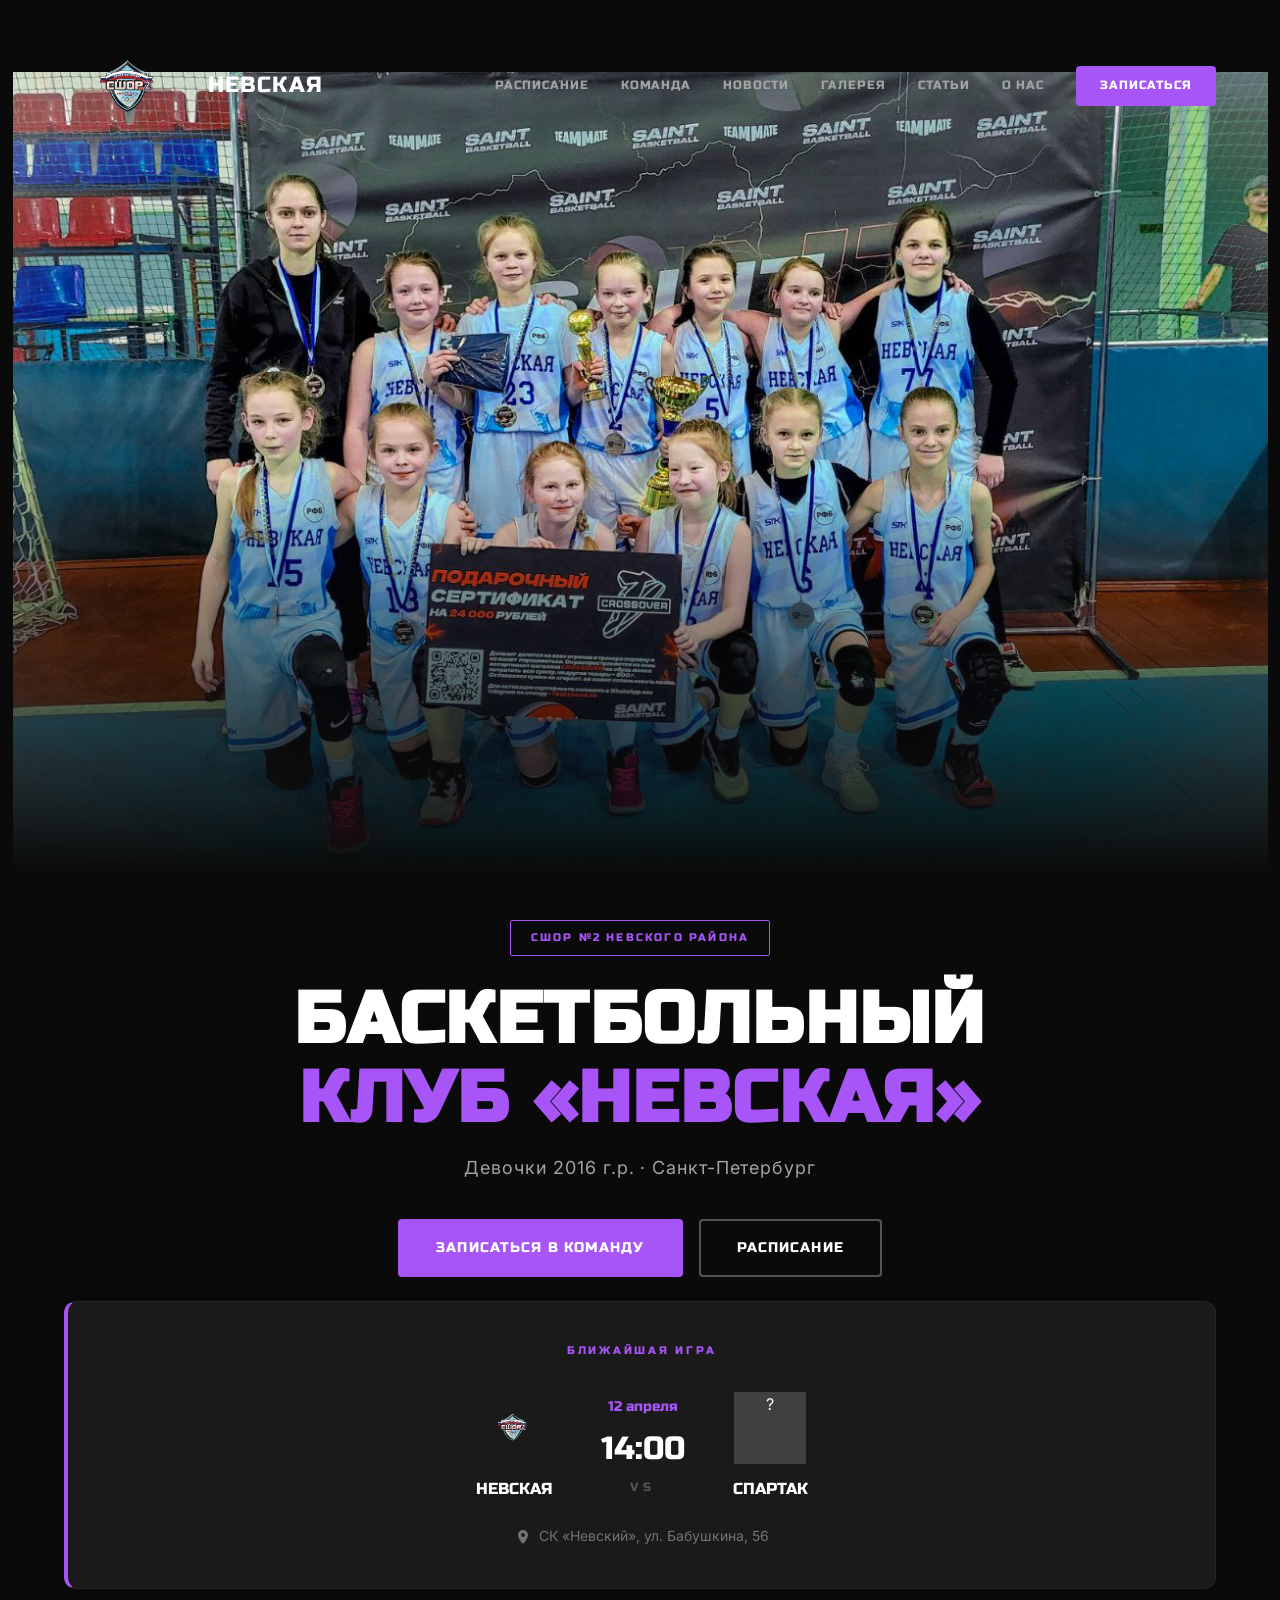
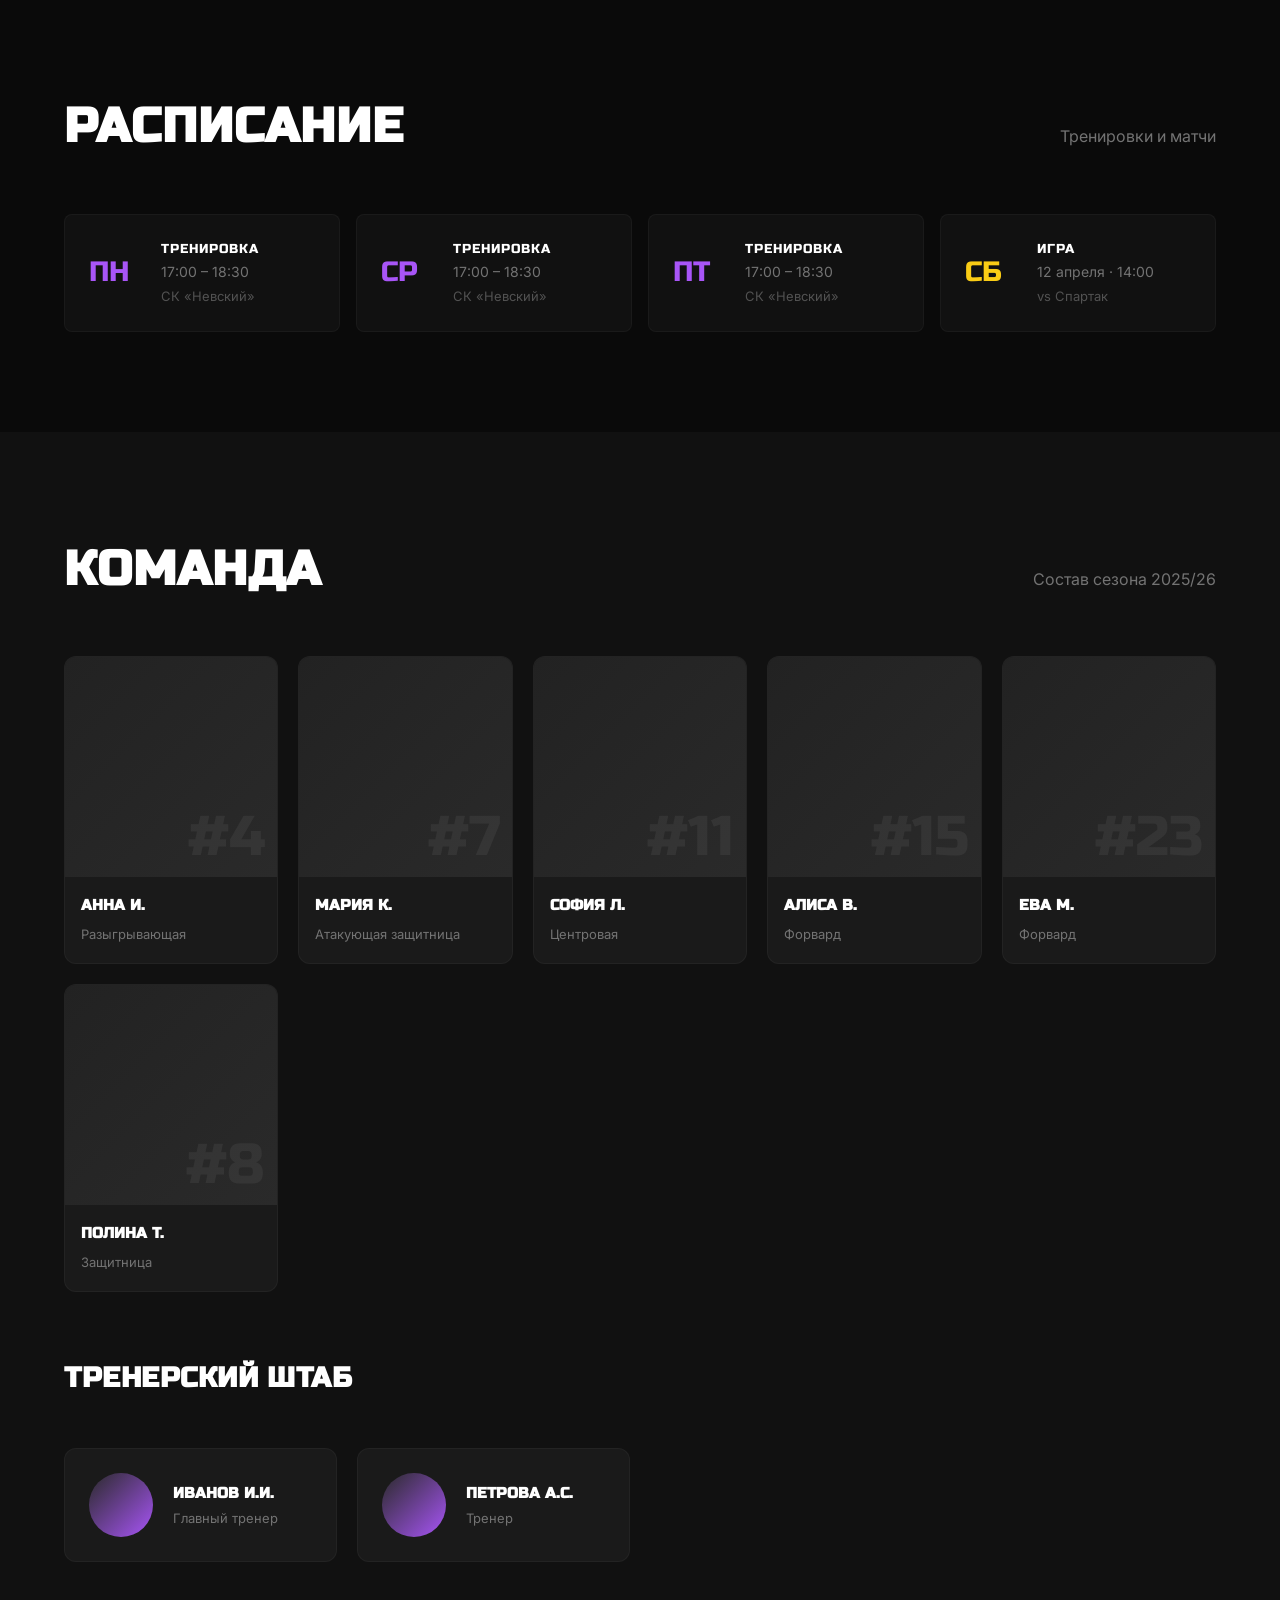
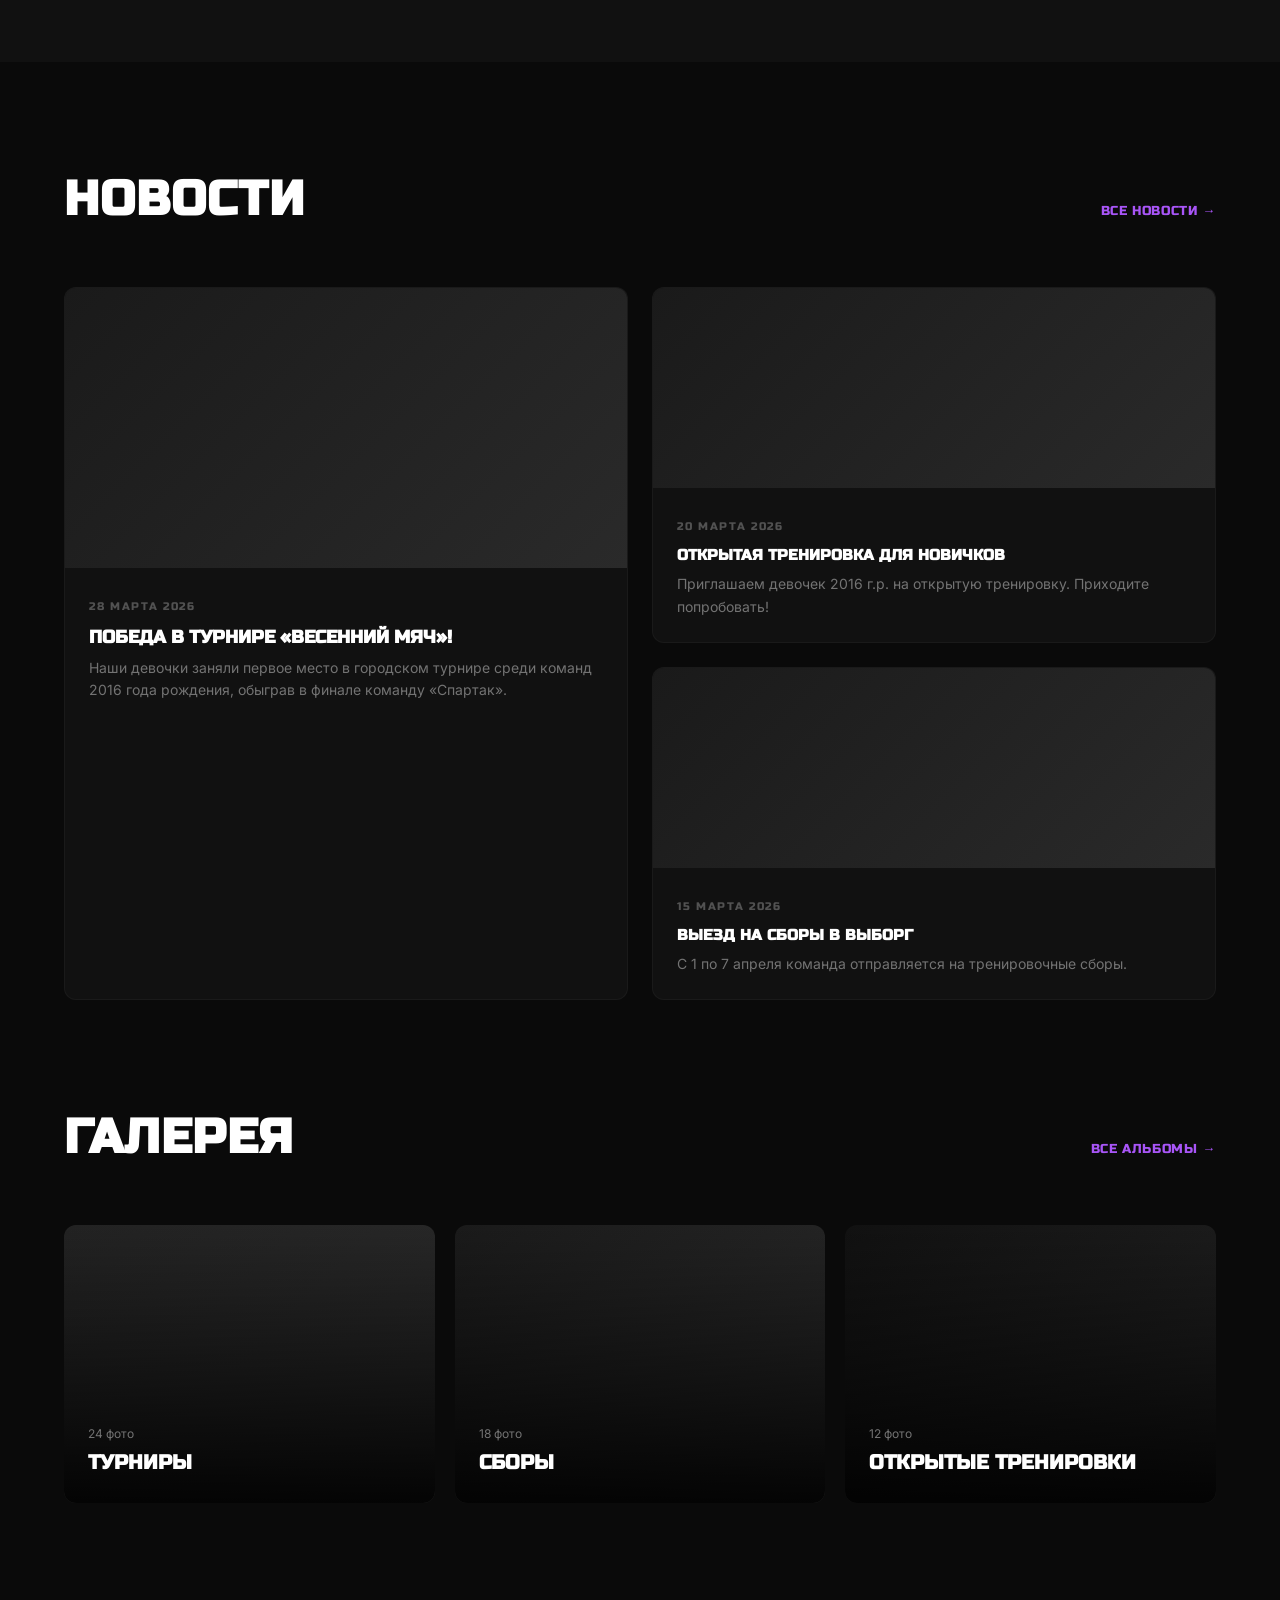
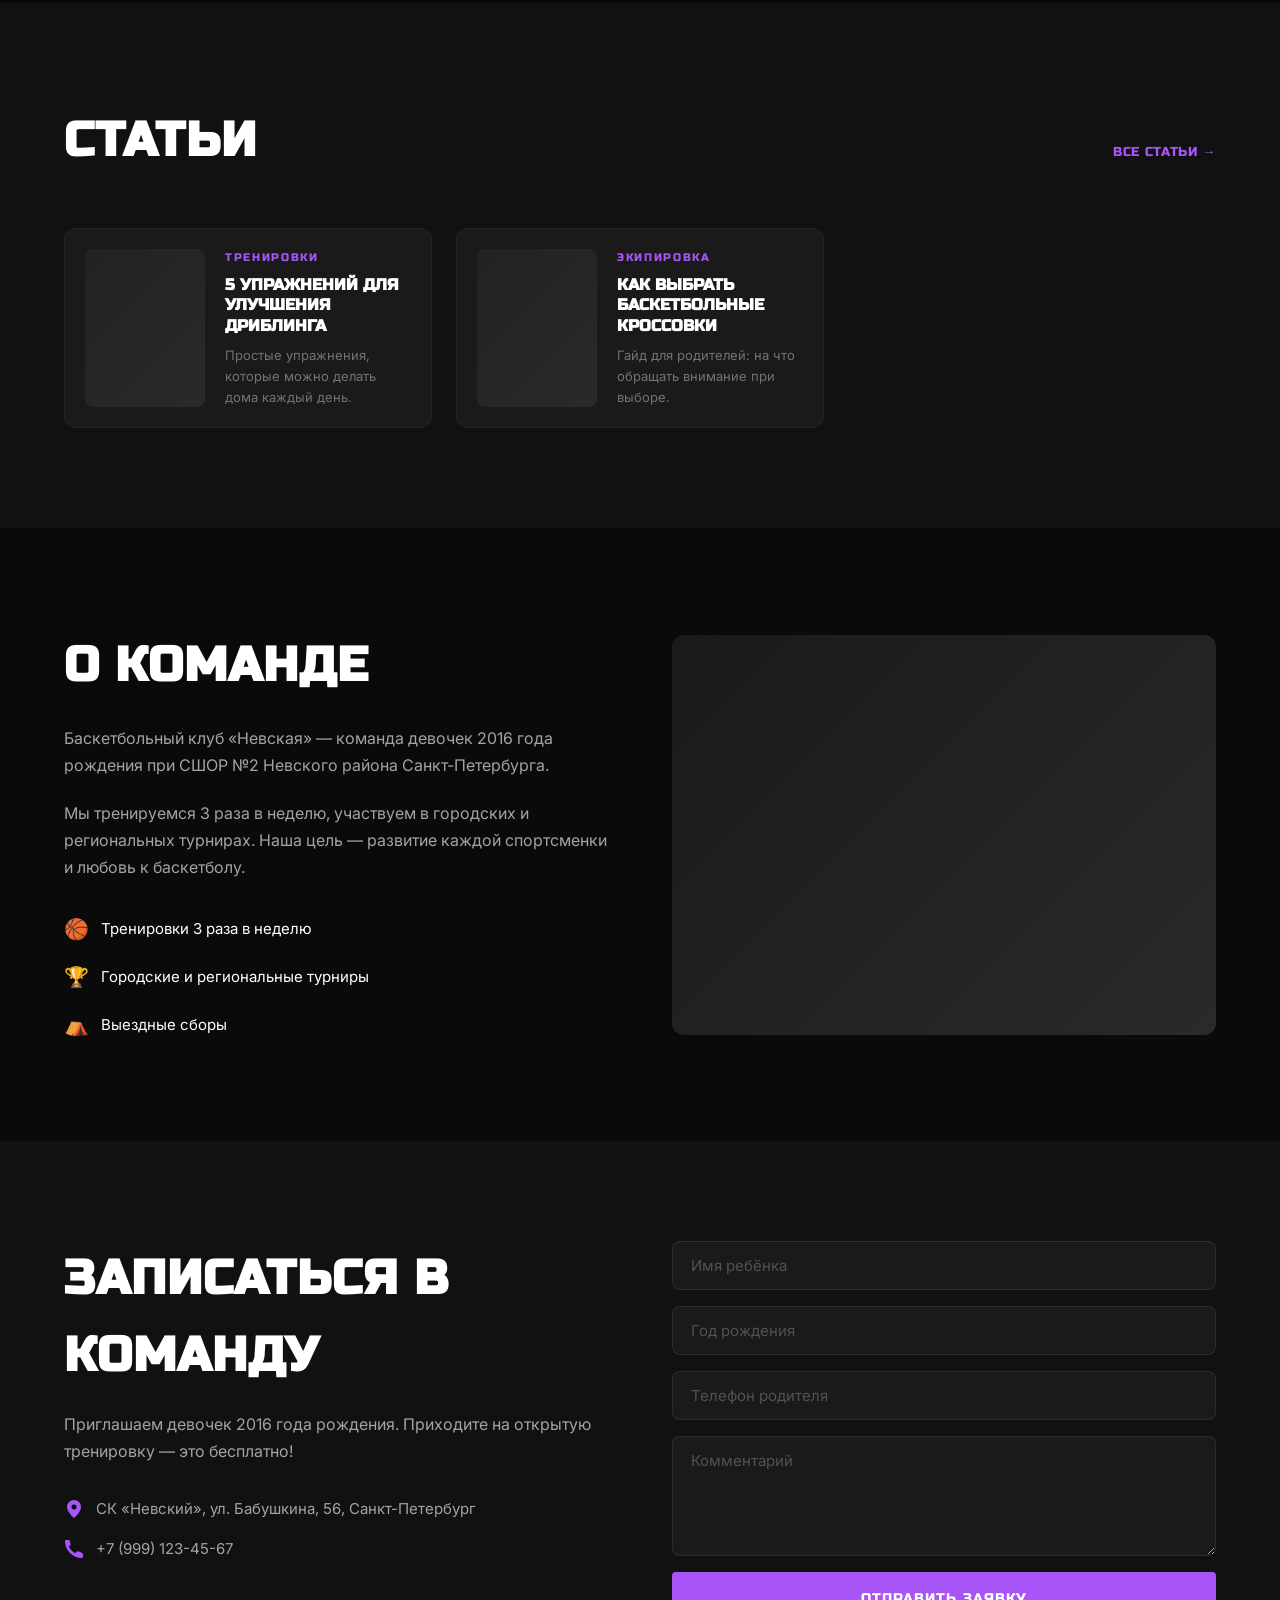
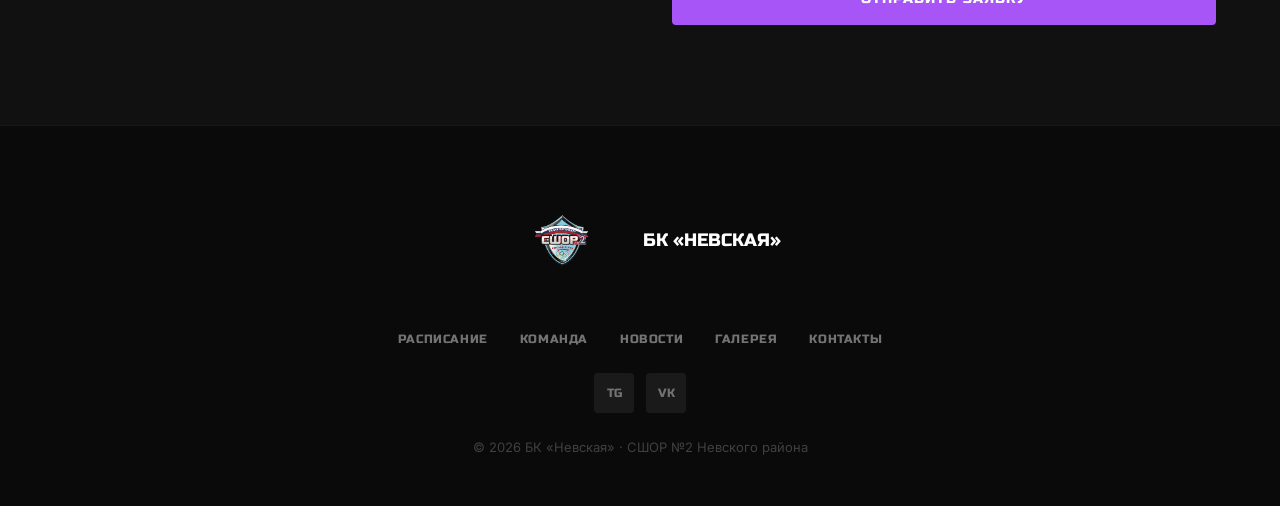
==== commit dc424459: "+logo" ====
--- a/prototype/index.html
+++ b/prototype/index.html
@@ -18,7 +18,7 @@
     <header class="header">
         <div class="container header__inner">
             <a href="/" class="header__logo">
-                <div class="header__logo-placeholder">Н</div>
+                <img src="logo_shor2.png" alt="СШОР №2" class="header__logo-img">
                 <span class="header__logo-text">Невская</span>
             </a>
             <nav class="header__nav">
@@ -40,38 +40,22 @@
 
     <!-- HERO -->
     <section class="hero">
-        <div class="hero__bg">
-            <div class="hero__overlay"></div>
-        </div>
-        <div class="container hero__content">
-            <div class="hero__badge">СШОР №2 Невского района</div>
-            <h1 class="hero__title">
-                <span class="hero__title-line">Баскетбольный</span>
-                <span class="hero__title-line hero__title-line--accent">клуб «Невская»</span>
-            </h1>
-            <p class="hero__subtitle">Девочки 2016 г.р. · Санкт-Петербург</p>
-            <div class="hero__actions">
-                <a href="#contact" class="btn btn--primary">Записаться в команду</a>
-                <a href="#schedule" class="btn btn--outline">Расписание</a>
-            </div>
-            <div class="hero__stats">
-                <div class="hero__stat">
-                    <span class="hero__stat-number">12</span>
-                    <span class="hero__stat-label">Игроков</span>
-                </div>
-                <div class="hero__stat">
-                    <span class="hero__stat-number">3</span>
-                    <span class="hero__stat-label">Тренера</span>
-                </div>
-                <div class="hero__stat">
-                    <span class="hero__stat-number">8</span>
-                    <span class="hero__stat-label">Турниров</span>
-                </div>
-            </div>
-        </div>
-        <div class="hero__scroll">
-            <span>Scroll</span>
-            <div class="hero__scroll-line"></div>
+        <div class="hero__photo">
+            <div class="hero__photo-overlay"></div>
+        </div>
+        <div class="hero__bottom">
+            <div class="container hero__content">
+                <div class="hero__badge">СШОР №2 Невского района</div>
+                <h1 class="hero__title">
+                    <span class="hero__title-line">Баскетбольный</span>
+                    <span class="hero__title-line hero__title-line--accent">клуб «Невская»</span>
+                </h1>
+                <p class="hero__subtitle">Девочки 2016 г.р. · Санкт-Петербург</p>
+                <div class="hero__actions">
+                    <a href="#contact" class="btn btn--primary">Записаться в команду</a>
+                    <a href="#schedule" class="btn btn--outline">Расписание</a>
+                </div>
+            </div>
         </div>
     </section>
 
@@ -82,7 +66,7 @@
                 <div class="next-game__label">Ближайшая игра</div>
                 <div class="next-game__teams">
                     <div class="next-game__team">
-                        <div class="next-game__team-logo">Н</div>
+                        <img src="logo_shor2.png" alt="Невская" class="next-game__team-logo-img">
                         <span class="next-game__team-name">Невская</span>
                     </div>
                     <div class="next-game__vs">
@@ -392,7 +376,7 @@
     <footer class="footer">
         <div class="container footer__inner">
             <div class="footer__brand">
-                <div class="header__logo-placeholder">Н</div>
+                <img src="logo_shor2.png" alt="СШОР №2" class="header__logo-img">
                 <span>БК «Невская»</span>
             </div>
             <div class="footer__links">
--- a/prototype/style.css
+++ b/prototype/style.css
@@ -1,52 +1,53 @@
 /* ============================================
    БК «Невская» — Design System & Prototype
+   Dark / Street / Sport Style
    ============================================ */
 
 /* --- DESIGN TOKENS --- */
 :root {
-    /* Colors — синий/белый, команда */
-    --blue-900: #0a1628;
-    --blue-800: #0f2140;
-    --blue-700: #132d5e;
-    --blue-600: #1a3f7a;
-    --blue-500: #2563eb;
-    --blue-400: #3b82f6;
-    --blue-300: #60a5fa;
-    --blue-200: #93c5fd;
-    --blue-100: #dbeafe;
-    --blue-50: #eff6ff;
+    /* Colors — тёмная база + оранжевый акцент */
+    --black: #000000;
+    --dark-900: #0a0a0a;
+    --dark-800: #111111;
+    --dark-700: #1a1a1a;
+    --dark-600: #222222;
+    --dark-500: #2a2a2a;
 
     --white: #ffffff;
-    --gray-50: #f8fafc;
-    --gray-100: #f1f5f9;
-    --gray-200: #e2e8f0;
-    --gray-300: #cbd5e1;
-    --gray-400: #94a3b8;
-    --gray-500: #64748b;
-    --gray-600: #475569;
-    --gray-700: #334155;
+    --gray-50: #f5f5f5;
+    --gray-100: #e5e5e5;
+    --gray-200: #d4d4d4;
+    --gray-300: #a3a3a3;
+    --gray-400: #737373;
+    --gray-500: #525252;
+    --gray-600: #404040;
+    --gray-700: #262626;
+
+    /* Accent — фиолетовый */
+    --purple-500: #a855f7;
+    --purple-400: #c084fc;
+    --purple-600: #9333ea;
+    --purple-glow: rgba(168, 85, 247, 0.35);
 
     /* Semantic */
-    --bg-dark: var(--blue-900);
-    --bg-light: var(--gray-50);
-    --accent: var(--blue-500);
-    --accent-hover: var(--blue-400);
-    --accent-glow: rgba(37, 99, 235, 0.3);
+    --bg-dark: var(--dark-900);
+    --bg-section: var(--dark-800);
+    --accent: var(--purple-500);
+    --accent-hover: var(--purple-400);
+    --accent-glow: var(--purple-glow);
     --text-primary: var(--white);
     --text-secondary: var(--gray-400);
-    --text-dark: var(--blue-900);
-    --text-dark-secondary: var(--gray-600);
 
     /* Typography */
-    --font-display: 'Inter', sans-serif;
-    --font-body: 'Russo One', 'Unbounded', sans-serif;
+    --font-display: 'Russo One', sans-serif;
+    --font-body: 'Inter', sans-serif;
 
     /* Spacing */
     --section-padding: 100px;
     --container-width: 1200px;
 
     /* Misc */
-    --radius: 16px;
+    --radius: 12px;
     --radius-sm: 8px;
     --transition: 0.3s cubic-bezier(0.4, 0, 0.2, 1);
 }
@@ -104,9 +105,9 @@
 
 .section-title {
     font-family: var(--font-display);
-    font-size: clamp(28px, 4vw, 42px);
-    font-weight: 700;
-    letter-spacing: -0.02em;
+    font-size: clamp(28px, 4vw, 48px);
+    text-transform: uppercase;
+    letter-spacing: 0.02em;
 }
 
 .section-title--sm {
@@ -120,9 +121,10 @@
 
 .section-link {
     font-family: var(--font-display);
-    font-size: 14px;
-    font-weight: 600;
+    font-size: 13px;
     color: var(--accent);
+    text-transform: uppercase;
+    letter-spacing: 0.05em;
     transition: color var(--transition);
 }
 
@@ -137,14 +139,13 @@
     justify-content: center;
     font-family: var(--font-display);
     font-size: 14px;
-    font-weight: 600;
-    padding: 14px 32px;
-    border-radius: 50px;
+    padding: 16px 36px;
+    border-radius: 4px;
     border: 2px solid transparent;
     cursor: pointer;
     transition: all var(--transition);
     text-transform: uppercase;
-    letter-spacing: 0.05em;
+    letter-spacing: 0.08em;
 }
 
 .btn--primary {
@@ -156,7 +157,7 @@
 .btn--primary:hover {
     background: var(--accent-hover);
     border-color: var(--accent-hover);
-    box-shadow: 0 0 30px var(--accent-glow);
+    box-shadow: 0 0 40px var(--accent-glow);
     transform: translateY(-2px);
 }
 
@@ -189,7 +190,7 @@
 }
 
 .header--scrolled {
-    background: rgba(10, 22, 40, 0.95);
+    background: rgba(10, 10, 10, 0.95);
     backdrop-filter: blur(20px);
     padding: 12px 0;
     border-bottom: 1px solid rgba(255, 255, 255, 0.05);
@@ -207,23 +208,17 @@
     gap: 12px;
 }
 
-.header__logo-placeholder {
-    width: 40px;
-    height: 40px;
-    background: var(--accent);
-    border-radius: 10px;
-    display: flex;
-    align-items: center;
-    justify-content: center;
-    font-family: var(--font-display);
-    font-weight: 900;
-    font-size: 18px;
+.header__logo-img {
+    width: 132px;
+    height: 132px;
+    object-fit: contain;
 }
 
 .header__logo-text {
     font-family: var(--font-display);
-    font-weight: 700;
-    font-size: 20px;
+    font-size: 22px;
+    text-transform: uppercase;
+    letter-spacing: 0.05em;
 }
 
 .header__nav {
@@ -233,11 +228,12 @@
 }
 
 .header__link {
-    font-size: 14px;
-    font-weight: 500;
+    font-family: var(--font-display);
+    font-size: 12px;
     color: var(--gray-300);
     transition: color var(--transition);
-    position: relative;
+    text-transform: uppercase;
+    letter-spacing: 0.08em;
 }
 
 .header__link::after {
@@ -262,13 +258,12 @@
 .header__link--cta {
     background: var(--accent);
     color: var(--white);
-    padding: 8px 20px;
-    border-radius: 50px;
-    font-family: var(--font-display);
-    font-weight: 600;
+    padding: 10px 24px;
+    border-radius: 4px;
+    font-family: var(--font-display);
     font-size: 12px;
     text-transform: uppercase;
-    letter-spacing: 0.05em;
+    letter-spacing: 0.08em;
 }
 
 .header__link--cta::after {
@@ -277,7 +272,7 @@
 
 .header__link--cta:hover {
     background: var(--accent-hover);
-    box-shadow: 0 0 20px var(--accent-glow);
+    box-shadow: 0 0 24px var(--accent-glow);
 }
 
 .header__burger {
@@ -303,54 +298,58 @@
    HERO
    ============================================ */
 .hero {
+    display: flex;
+    flex-direction: column;
+    padding-top: 72px;
+}
+
+.hero__photo {
     position: relative;
-    min-height: 100vh;
-    display: flex;
-    align-items: center;
-    padding: 120px 0 80px;
-}
-
-.hero__bg {
+    background: url('hero.jpeg') center center / contain no-repeat;
+    background-color: var(--dark-900);
+    aspect-ratio: 16/10;
+    width: 100%;
+}
+
+.hero__photo-overlay {
     position: absolute;
     inset: 0;
-    background:
-        radial-gradient(ellipse at 70% 30%, rgba(37, 99, 235, 0.15) 0%, transparent 60%),
-        radial-gradient(ellipse at 20% 80%, rgba(37, 99, 235, 0.08) 0%, transparent 50%);
-}
-
-.hero__overlay {
-    position: absolute;
-    inset: 0;
-    background: url('data:image/svg+xml,<svg xmlns="http://www.w3.org/2000/svg" width="60" height="60"><circle cx="30" cy="30" r="1" fill="rgba(255,255,255,0.03)"/></svg>');
+    background: linear-gradient(
+        to bottom,
+        transparent 50%,
+        var(--dark-900) 100%
+    );
+}
+
+.hero__bottom {
+    background: var(--dark-900);
+    padding: 48px 0 64px;
 }
 
 .hero__content {
-    position: relative;
-    z-index: 2;
+    text-align: center;
 }
 
 .hero__badge {
     display: inline-block;
     font-family: var(--font-display);
     font-size: 11px;
-    font-weight: 600;
-    text-transform: uppercase;
-    letter-spacing: 0.15em;
-    color: var(--blue-300);
-    background: rgba(37, 99, 235, 0.1);
-    border: 1px solid rgba(37, 99, 235, 0.2);
+    text-transform: uppercase;
+    letter-spacing: 0.2em;
+    color: var(--accent);
+    border: 1px solid var(--accent);
     padding: 8px 20px;
-    border-radius: 50px;
-    margin-bottom: 32px;
+    border-radius: 2px;
+    margin-bottom: 24px;
 }
 
 .hero__title {
     font-family: var(--font-display);
     font-size: clamp(36px, 6vw, 72px);
-    font-weight: 900;
     line-height: 1.1;
-    letter-spacing: -0.03em;
-    margin-bottom: 20px;
+    letter-spacing: 0.02em;
+    margin-bottom: 16px;
+    text-transform: uppercase;
 }
 
 .hero__title-line {
@@ -358,73 +357,22 @@
 }
 
 .hero__title-line--accent {
-    background: linear-gradient(135deg, var(--blue-300), var(--blue-500));
-    -webkit-background-clip: text;
-    -webkit-text-fill-color: transparent;
-    background-clip: text;
+    color: var(--accent);
+    -webkit-text-fill-color: var(--accent);
 }
 
 .hero__subtitle {
     font-size: 18px;
-    color: var(--gray-400);
-    margin-bottom: 40px;
+    color: var(--gray-300);
+    margin-bottom: 36px;
+    letter-spacing: 0.05em;
 }
 
 .hero__actions {
     display: flex;
     gap: 16px;
-    margin-bottom: 64px;
+    justify-content: center;
     flex-wrap: wrap;
-}
-
-.hero__stats {
-    display: flex;
-    gap: 48px;
-}
-
-.hero__stat {
-    display: flex;
-    flex-direction: column;
-}
-
-.hero__stat-number {
-    font-family: var(--font-display);
-    font-size: 36px;
-    font-weight: 900;
-    color: var(--white);
-}
-
-.hero__stat-label {
-    font-size: 14px;
-    color: var(--gray-500);
-    text-transform: uppercase;
-    letter-spacing: 0.1em;
-}
-
-.hero__scroll {
-    position: absolute;
-    bottom: 40px;
-    right: 48px;
-    display: flex;
-    flex-direction: column;
-    align-items: center;
-    gap: 8px;
-    color: var(--gray-500);
-    font-size: 11px;
-    text-transform: uppercase;
-    letter-spacing: 0.2em;
-}
-
-.hero__scroll-line {
-    width: 1px;
-    height: 60px;
-    background: linear-gradient(to bottom, var(--gray-500), transparent);
-    animation: scrollPulse 2s ease-in-out infinite;
-}
-
-@keyframes scrollPulse {
-    0%, 100% { opacity: 0.3; }
-    50% { opacity: 1; }
 }
 
 /* ============================================
@@ -438,19 +386,20 @@
 }
 
 .next-game__card {
-    background: linear-gradient(135deg, var(--blue-800), var(--blue-700));
-    border: 1px solid rgba(255, 255, 255, 0.08);
+    background: var(--dark-700);
+    border: 1px solid rgba(255, 255, 255, 0.06);
     border-radius: var(--radius);
     padding: 40px;
     text-align: center;
+    border-left: 4px solid var(--accent);
 }
 
 .next-game__label {
     font-family: var(--font-display);
     font-size: 11px;
     text-transform: uppercase;
-    letter-spacing: 0.2em;
-    color: var(--blue-300);
+    letter-spacing: 0.25em;
+    color: var(--accent);
     margin-bottom: 32px;
 }
 
@@ -468,17 +417,11 @@
     gap: 12px;
 }
 
-.next-game__team-logo {
+.next-game__team-logo,
+.next-game__team-logo-img {
     width: 72px;
     height: 72px;
-    background: var(--accent);
-    border-radius: 50%;
-    display: flex;
-    align-items: center;
-    justify-content: center;
-    font-family: var(--font-display);
-    font-weight: 900;
-    font-size: 28px;
+    object-fit: contain;
 }
 
 .next-game__team-logo--away {
@@ -487,8 +430,8 @@
 
 .next-game__team-name {
     font-family: var(--font-display);
-    font-weight: 600;
     font-size: 16px;
+    text-transform: uppercase;
 }
 
 .next-game__vs {
@@ -501,22 +444,19 @@
 .next-game__date {
     font-family: var(--font-display);
     font-size: 14px;
-    font-weight: 600;
-    color: var(--blue-300);
+    color: var(--accent);
 }
 
 .next-game__time {
     font-family: var(--font-display);
-    font-size: 28px;
-    font-weight: 900;
+    font-size: 32px;
 }
 
 .next-game__vs-text {
     font-family: var(--font-display);
     font-size: 12px;
-    font-weight: 700;
     color: var(--gray-500);
-    letter-spacing: 0.2em;
+    letter-spacing: 0.3em;
 }
 
 .next-game__venue {
@@ -547,27 +487,26 @@
     align-items: center;
     gap: 20px;
     padding: 24px;
-    background: rgba(255, 255, 255, 0.03);
-    border: 1px solid rgba(255, 255, 255, 0.06);
+    background: var(--dark-800);
+    border: 1px solid rgba(255, 255, 255, 0.04);
     border-radius: var(--radius-sm);
     transition: all var(--transition);
 }
 
 .schedule__item:hover {
-    background: rgba(255, 255, 255, 0.06);
-    border-color: rgba(255, 255, 255, 0.1);
+    background: var(--dark-700);
+    border-color: rgba(255, 255, 255, 0.08);
 }
 
 .schedule__day {
     font-family: var(--font-display);
-    font-size: 24px;
-    font-weight: 900;
-    color: var(--blue-400);
-    min-width: 48px;
+    font-size: 28px;
+    color: var(--accent);
+    min-width: 52px;
 }
 
 .schedule__item--game .schedule__day {
-    color: #f59e0b;
+    color: #facc15;
 }
 
 .schedule__info {
@@ -579,9 +518,8 @@
 .schedule__type {
     font-family: var(--font-display);
     font-size: 13px;
-    font-weight: 600;
-    text-transform: uppercase;
-    letter-spacing: 0.05em;
+    text-transform: uppercase;
+    letter-spacing: 0.08em;
 }
 
 .schedule__time-slot {
@@ -599,7 +537,7 @@
    ============================================ */
 .team {
     padding: var(--section-padding) 0;
-    background: var(--blue-800);
+    background: var(--dark-800);
 }
 
 .team__grid {
@@ -609,8 +547,8 @@
 }
 
 .team__card {
-    background: rgba(255, 255, 255, 0.03);
-    border: 1px solid rgba(255, 255, 255, 0.06);
+    background: var(--dark-700);
+    border: 1px solid rgba(255, 255, 255, 0.04);
     border-radius: var(--radius);
     overflow: hidden;
     transition: all var(--transition);
@@ -619,12 +557,12 @@
 .team__card:hover {
     transform: translateY(-4px);
     border-color: var(--accent);
-    box-shadow: 0 8px 32px rgba(37, 99, 235, 0.15);
+    box-shadow: 0 8px 40px var(--accent-glow);
 }
 
 .team__photo {
     height: 220px;
-    background: linear-gradient(135deg, var(--blue-700), var(--blue-600));
+    background: linear-gradient(135deg, var(--dark-600), var(--dark-500));
     display: flex;
     align-items: flex-end;
     justify-content: flex-end;
@@ -633,9 +571,8 @@
 
 .team__number {
     font-family: var(--font-display);
-    font-size: 48px;
-    font-weight: 900;
-    color: rgba(255, 255, 255, 0.08);
+    font-size: 56px;
+    color: rgba(255, 255, 255, 0.06);
     line-height: 1;
 }
 
@@ -646,8 +583,8 @@
 .team__name {
     font-family: var(--font-display);
     font-size: 15px;
-    font-weight: 700;
     margin-bottom: 4px;
+    text-transform: uppercase;
 }
 
 .team__position {
@@ -667,8 +604,8 @@
     align-items: center;
     gap: 20px;
     padding: 24px;
-    background: rgba(255, 255, 255, 0.03);
-    border: 1px solid rgba(255, 255, 255, 0.06);
+    background: var(--dark-700);
+    border: 1px solid rgba(255, 255, 255, 0.04);
     border-radius: var(--radius);
 }
 
@@ -676,14 +613,14 @@
     width: 64px;
     height: 64px;
     border-radius: 50%;
-    background: linear-gradient(135deg, var(--blue-600), var(--blue-500));
+    background: linear-gradient(135deg, var(--dark-500), var(--accent));
     flex-shrink: 0;
 }
 
 .coach__name {
     font-family: var(--font-display);
     font-size: 15px;
-    font-weight: 700;
+    text-transform: uppercase;
 }
 
 .coach__role {
@@ -705,15 +642,15 @@
 }
 
 .news__card {
-    background: rgba(255, 255, 255, 0.03);
-    border: 1px solid rgba(255, 255, 255, 0.06);
+    background: var(--dark-800);
+    border: 1px solid rgba(255, 255, 255, 0.04);
     border-radius: var(--radius);
     overflow: hidden;
     transition: all var(--transition);
 }
 
 .news__card:hover {
-    border-color: rgba(255, 255, 255, 0.12);
+    border-color: rgba(255, 255, 255, 0.1);
     transform: translateY(-2px);
 }
 
@@ -723,7 +660,7 @@
 
 .news__img {
     height: 200px;
-    background: linear-gradient(135deg, var(--blue-700), var(--blue-600));
+    background: linear-gradient(135deg, var(--dark-700), var(--dark-500));
 }
 
 .news__card--featured .news__img {
@@ -735,18 +672,19 @@
 }
 
 .news__date {
-    font-size: 12px;
+    font-family: var(--font-display);
+    font-size: 11px;
     color: var(--gray-500);
     text-transform: uppercase;
-    letter-spacing: 0.1em;
+    letter-spacing: 0.15em;
 }
 
 .news__title {
     font-family: var(--font-display);
     font-size: 18px;
-    font-weight: 700;
     margin: 8px 0;
     line-height: 1.3;
+    text-transform: uppercase;
 }
 
 .news__card:not(.news__card--featured) .news__title {
@@ -783,16 +721,16 @@
 .gallery__album-img {
     position: absolute;
     inset: 0;
-    background: linear-gradient(135deg, var(--blue-700), var(--blue-500));
+    background: linear-gradient(135deg, var(--dark-600), var(--dark-500));
     transition: transform var(--transition);
 }
 
 .gallery__album-img--2 {
-    background: linear-gradient(135deg, var(--blue-600), var(--blue-400));
+    background: linear-gradient(135deg, var(--dark-700), var(--dark-500));
 }
 
 .gallery__album-img--3 {
-    background: linear-gradient(135deg, var(--blue-800), var(--blue-600));
+    background: linear-gradient(135deg, var(--dark-800), var(--dark-600));
 }
 
 .gallery__album:hover .gallery__album-img {
@@ -802,7 +740,7 @@
 .gallery__album-overlay {
     position: absolute;
     inset: 0;
-    background: linear-gradient(to top, rgba(10, 22, 40, 0.9), transparent);
+    background: linear-gradient(to top, rgba(0, 0, 0, 0.9), transparent);
     display: flex;
     flex-direction: column;
     justify-content: flex-end;
@@ -818,7 +756,7 @@
 .gallery__album-title {
     font-family: var(--font-display);
     font-size: 20px;
-    font-weight: 700;
+    text-transform: uppercase;
 }
 
 /* ============================================
@@ -826,7 +764,7 @@
    ============================================ */
 .articles {
     padding: var(--section-padding) 0;
-    background: var(--blue-800);
+    background: var(--dark-800);
 }
 
 .articles__grid {
@@ -839,21 +777,21 @@
     display: flex;
     gap: 20px;
     padding: 20px;
-    background: rgba(255, 255, 255, 0.03);
-    border: 1px solid rgba(255, 255, 255, 0.06);
+    background: var(--dark-700);
+    border: 1px solid rgba(255, 255, 255, 0.04);
     border-radius: var(--radius);
     transition: all var(--transition);
 }
 
 .article__card:hover {
-    border-color: rgba(255, 255, 255, 0.12);
+    border-color: rgba(255, 255, 255, 0.1);
 }
 
 .article__img {
     width: 120px;
     min-height: 100px;
     border-radius: var(--radius-sm);
-    background: linear-gradient(135deg, var(--blue-700), var(--blue-600));
+    background: linear-gradient(135deg, var(--dark-600), var(--dark-500));
     flex-shrink: 0;
 }
 
@@ -866,17 +804,16 @@
 .article__tag {
     font-family: var(--font-display);
     font-size: 11px;
-    font-weight: 600;
-    text-transform: uppercase;
-    letter-spacing: 0.1em;
-    color: var(--blue-300);
+    text-transform: uppercase;
+    letter-spacing: 0.15em;
+    color: var(--accent);
 }
 
 .article__title {
     font-family: var(--font-display);
     font-size: 16px;
-    font-weight: 700;
     line-height: 1.3;
+    text-transform: uppercase;
 }
 
 .article__excerpt {
@@ -926,7 +863,7 @@
 .about__image {
     height: 400px;
     border-radius: var(--radius);
-    background: linear-gradient(135deg, var(--blue-700), var(--blue-500));
+    background: linear-gradient(135deg, var(--dark-700), var(--dark-500));
 }
 
 /* ============================================
@@ -934,7 +871,7 @@
    ============================================ */
 .contact {
     padding: var(--section-padding) 0;
-    background: var(--blue-800);
+    background: var(--dark-800);
 }
 
 .contact__inner {
@@ -978,8 +915,8 @@
 
 .contact__input,
 .contact__textarea {
-    background: rgba(255, 255, 255, 0.05);
-    border: 1px solid rgba(255, 255, 255, 0.1);
+    background: var(--dark-700);
+    border: 1px solid rgba(255, 255, 255, 0.08);
     border-radius: var(--radius-sm);
     padding: 14px 18px;
     font-family: var(--font-body);
@@ -1026,8 +963,8 @@
     align-items: center;
     gap: 12px;
     font-family: var(--font-display);
-    font-weight: 700;
     font-size: 18px;
+    text-transform: uppercase;
 }
 
 .footer__links {
@@ -1036,8 +973,11 @@
 }
 
 .footer__links a {
-    font-size: 14px;
+    font-family: var(--font-display);
+    font-size: 12px;
     color: var(--gray-400);
+    text-transform: uppercase;
+    letter-spacing: 0.05em;
     transition: color var(--transition);
 }
 
@@ -1056,11 +996,10 @@
     display: flex;
     align-items: center;
     justify-content: center;
-    border-radius: 50%;
-    background: rgba(255, 255, 255, 0.05);
+    border-radius: 4px;
+    background: var(--dark-700);
     font-family: var(--font-display);
     font-size: 12px;
-    font-weight: 700;
     color: var(--gray-400);
     transition: all var(--transition);
 }
@@ -1091,16 +1030,13 @@
         display: flex;
     }
 
-    .hero {
-        padding: 100px 0 60px;
-    }
-
-    .hero__stats {
-        gap: 32px;
-    }
-
-    .hero__scroll {
-        display: none;
+    .hero__photo {
+        aspect-ratio: auto;
+        min-height: 250px;
+    }
+
+    .hero__bottom {
+        padding: 32px 0 48px;
     }
 
     .next-game__teams {
